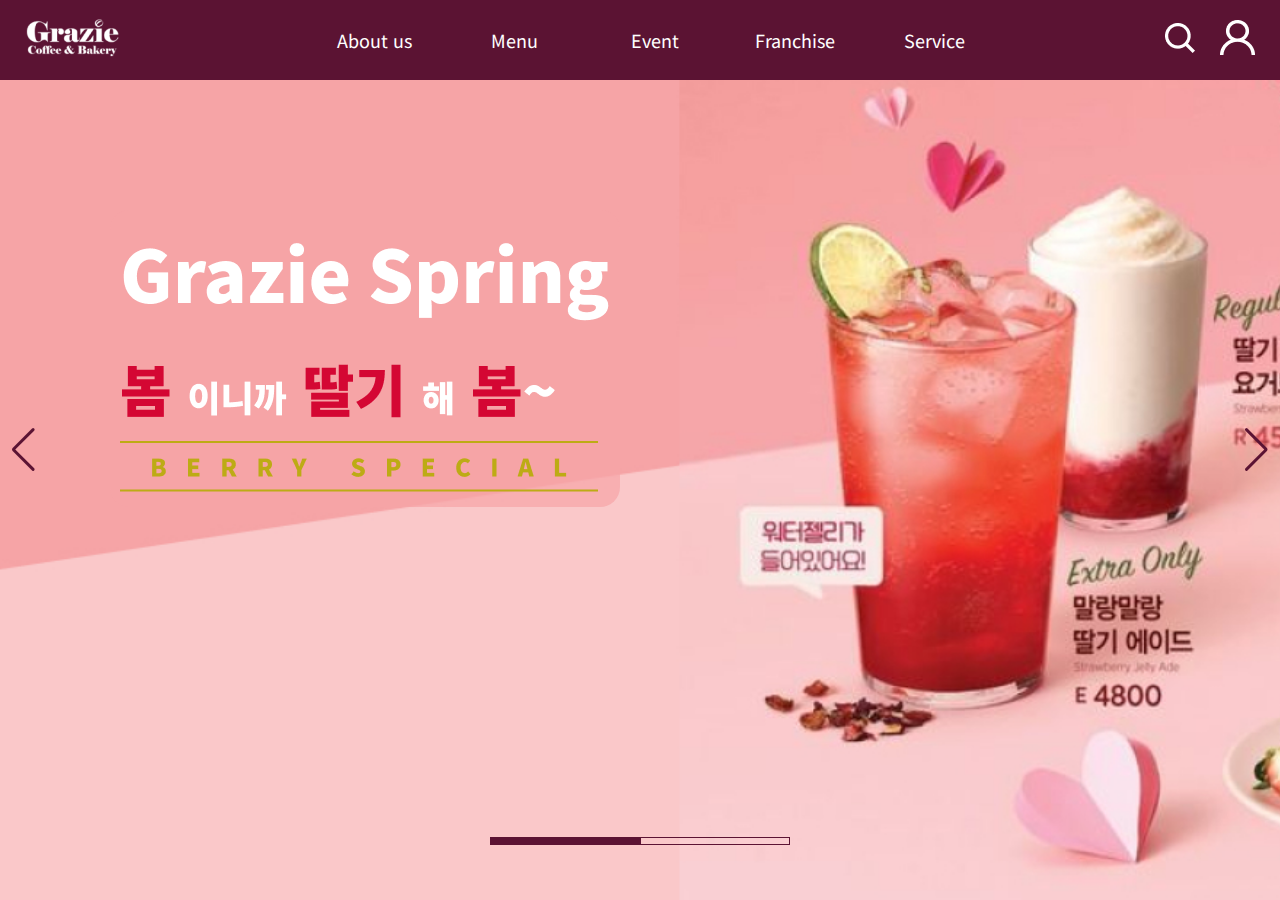
==== index.html @ cc4d96a6 "Add files via upload" ====
<!DOCTYPE html>
<html lang="ko">
<head>
  <meta charset="UTF-8">
  <meta http-equiv="X-UA-Compatible" content="IE=edge">
  <meta name="viewport" content="width=device-width, initial-scale=1.0">
  <title>Grazie</title>
  <link rel="stylesheet" href="https://unpkg.com/swiper@8/swiper-bundle.min.css" />
  <link href="https://fonts.googleapis.com/css2?family=Noto+Sans+KR:wght@400;500;700&display=swap" rel="stylesheet">
  <link rel="stylesheet" href="css/default.css">
  <link rel="stylesheet" href="css/pc.css" media="screen and (min-width: 768px)">
  <link rel="stylesheet" href="css/mobile.css" media="screen and (max-width: 767px)">
  <script src="https://ajax.googleapis.com/ajax/libs/jquery/3.5.1/jquery.min.js"></script>
  <script src="https://unpkg.com/swiper@8/swiper-bundle.min.js"></script>
  <script src="js/main.js"></script>
  <!-- 오픈그래프 seo, sns 최적화 -->
  <meta property="og:image" content="./title.jpg">
  <meta property="og:title" content="Grazie 리뉴얼 브랜딩사이트">
  <meta property="og:description" content="UI/UX 설계 시안을 기반으로 한 브랜드 홈페이지를 제작.Grazie 브랜딩사이트를 리뉴얼 
  해보았습니다">
</head>
<body>
  <header id="main-header" class="container">
    <h1>
      <a href="./">
        <img src="./images/logo.png" alt="그라찌에 로고">
      </a>
    </h1>

    <nav id="gnb">
      <ul>
        <li><a href="#">About us</a></li>
        <li><a href="#">Menu</a></li>
        <li><a href="#">Event</a></li>
        <li><a href="#">Franchise</a></li>
        <li><a href="#">Service</a></li>
      </ul>
    </nav>
    
      <!-- 사이트맵 레이어 팝업창 -->
     
       
      <div class="sitemap-modal pc-only">
        <div class="blank"><img src="./images/blank.jpg">
        </div>
        <ul>
          <li>
            <ul>
              <li><a href="#">Grazie</a></li>
              <li><a href="#">Grazie Story</a></li>
              <li><a href="#">오시는 길</a></li>
            </ul>
          </li>
          <li>
            <ul>
              <li><a href="#">Coffee</a></li>
              <li><a href="#">Beverage</a></li>
              <li><a href="#">Bakery</a></li>
              <li><a href="#">Food</a></li>
            </ul>
          </li>
          <li>
            <ul>
              <li><a href="#">이벤트 소식</a></li>
              <li><a href="#">당첨자 현황</a></li>
            </ul>
          </li>
          <li>
            <ul>
              <li><a href="#">Concept</a></li>
              <li><a href="#">개설안내</a></li>
    
            </ul>
          </li>
          <li>
            <ul>
              <li><a href="#">Notice</a></li>
              <li><a href="#">FAQ</a></li>
              <li><a href="#">고객의 소리</a></li>
              <li><a href="#">제품 구매상담</a></li>
            </ul>
          </li>
        </ul>
        <div class="blank2">
        </div>
        <!-- <button id="sitemap-modal-close" class="mobile-only">
          <img src="images/carbon_close.svg" alt="사이트맵 닫기">
        </button> -->
      </div><!-- site map modal -->
      
    <div class="right-menu">
      <!-- PC용 메뉴 버튼 -->
      <div id="finder" class="pc-only">
        <a href="#"><img src="./images/finder.png" alt="검색"></a>
      </div>
      <div id="login">
        <a href="#"><img src="./images/login.png" alt="로그인"></a>
      </div><!-- 모바일용 토글 버튼 -->
      <button id="toggle_btn" class="mobile-only">
        <img src="images/toggle.png" alt="사이트맵 버튼">
      </button>
    </div>
    
  </header>

  <!-- 슬라이더 컨테이터 -->
  <div id="main-visual" class="swiper pc-only">
    <div class="swiper-wrapper">
      <!-- 슬라이더 콘텐츠 -->
      <div class="swiper-slide s1">
        <div class="title">
          <img src="./images/main-visual-text.png" alt="">
        </div>
      </div>
      <div class="swiper-slide s2">
        <div class="title2">
          <img src="images/main-visual_2-text.png" alt="">
        </div>
      </div>
    </div>

    <!-- 하단 버튼 -->
    <div class="swiper-pagination"></div>

    <!-- 이동 화살표 -->
    <div class="swiper-button-prev"></div>
    <div class="swiper-button-next"></div>
  </div><!-- swiper-->

  <!-- 슬라이더 컨테이터 -->
  <div id="main-visual" class="swiper mobile-only">
    <div class="swiper-wrapper">
      <!-- 슬라이더 콘텐츠 -->
      <div class="swiper-slide s1">
        <div class="title">
          <img src="./images/m-text01.png" alt="">
        </div>
      </div>
      <div class="swiper-slide s2">
        <div class="title2">
          <img src="./images/m-text02.png" alt="">
        </div>
      </div>
    </div>

    <!-- 하단 버튼 -->
    <div class="swiper-pagination"></div>

  <script src="js/swiper.js"></script>


</body>

</html>
---- css/default.css ----
/* default.css */

*{
    margin: 0;
    padding: 0;
    box-sizing: border-box;
}

ul {
    list-style-type: none;
  }
  
  a {
    text-decoration: none;
  }
  
  body {
    font-family: 'Noto Sans KR', sans-serif;
    color: #fff;
    background: #000;
  }
---- css/pc.css ----
/* pc.css */

body{
    background: #FFFFFF;
    font-size: 18px;
    /* height: 1400px; */
}
  
  /* 모바일 전용 콘텐츠 비표시 */
  .mobile-only {
    display: none;
  }
  
  .container {
    width: 1440px;
    margin: 0 auto;
    /* outline: 1px solid #ccc; */
  }

  #main-header {
    width: 100%;
    background: #5B1333;
    min-width: 1120px;
    position: fixed;
    height: 80px;
    display: flex;
    justify-content: space-between;
    align-items: center;
    z-index: 99;
  }

  #gnb > ul {
    display: flex;
  }

  #gnb > ul > li >a {
    color: #FFFFFF;
    width: 140px;
    line-height: 45px;
    display: inline-block;
    text-align: center;
  }
  #gnb > ul > li > a:hover{
    color: #BDAB15;
  }
  #gnb > ul > li > a:focus {
    width: 140px;
    height: 45px;
    color: #5B1333;
    text-align: center;
    background-color: #FFFFFF;
    box-sizing: border-box;
    box-shadow: 0px 4px 4px 3px rgba(60, 13, 34, 0.7);
    border-radius: 10px;
    transition: 0.5s;
    transition-timing-function: cubic-bezier(0.2,-2,0.8,2);
    transform-origin: center;
    transform: rotate(10deg);
  }

  .right-menu {
      display: flex;
      justify-content: center;
      align-items: center;
      /* outline:2px solid red; */
  }
#login {
    margin: 0px 25px;
}
    /* swiper slider */
.swiper {
    width: 100%;
    height: 100vh;
    /* background: #ccc; */
  }
  .swiper .swiper-slide.s1{
    background-image: url(../images/main-visual.jpg);
    background-size: cover;
    background-position: center;
  }
  
  .swiper .swiper-slide.s2{
    background-image: url(../images/main-visual_2.jpg);
    background-size: cover;
    background-position: center;
  }

  .swiper .swiper-slide .title {
      padding: 10px;
      position: absolute;
      left: 110px;
      top: 210px;
      background: rgba(246, 164, 166, 0.7);
      border-radius: 20px;
    }
    .swiper .swiper-slide .title2 {
    padding: 10px;
    position: absolute;
    left: 110px;
    top: 210px;
    background: rgba(244, 244, 242, 0.5);
    border-radius: 20px;
  }

  .swiper-button-prev,.swiper-button-next {
      color: #5B1333;
  }
    
    .swiper-pagination-bullet {
    border-radius: 0;
    border: 1px solid #5B1333;
    width: 150px;
    height: 8px;
    background-color: transparent;
    opacity: 1;
    margin: 0 !important;
  }
  
  .swiper-pagination-bullet-active {
    background: #5B1333;
    opacity: 1;
  }
  
  .swiper-pagination {
    bottom: 50px !important;
  }

  .sitemap-modal {
      display: none;
  }
  
  .sitemap-modal.on {
      width: 100%;
      height: 300px;
      z-index: 99;
      position: fixed;
      top: 80px;
      background: #F8F7F2;
      display:flex;
      justify-content: space-between;
    }
    
    .blank{
    z-index: 99;
    width: 144px;
    }

    .blank2 {
        display: block;
        width: 115px;
    }
    
    .sitemap-modal > ul {
        display:flex;
        width: 720px;
        padding-top: 20px;
    }
    
    .sitemap-modal > ul > li  a {
        color: #5B1333;
        /* outline: 1px solid red; */
        display: inline-block;
        padding-bottom: 10px;
        width: 140px;
    line-height: 45px;
    text-align: center;
  }

  .sitemap-modal > ul > li  a:hover {
    color: #BDAB15;
  }
---- css/mobile.css ----
/* mobile.css */
body {
    background: pink;
  }
  
  /* pc전용 콘텐츠 비표시 */
  .pc-only {
    display: none;
  }
  
  .container {
    width: 100%;
    display: flex;
}

#main-header {
      outline: 1px solid red;
    position: relative;
    width: 100%;
    height: 80px;
    display: flex;
    align-items: center;
    justify-content: center;
    background-color: #5B1333;
  }

  

  #gnb {
   display: none;
}

#gnb.on {
    position: absolute;
    background: #F8F7F2;
    width: 100%;
    top: 80px;
    padding: 20px 15px;
    display: block;
    z-index: 100;
    transition: 2s;
   
  }
 
#gnb ul {
    margin-top: 32px;
    margin-bottom: 16px;
}

#gnb a {
    color: #5B1333;
    padding-bottom: 26px;
    margin-left: 78px;
    display: inline-block;
    font-weight: 500;
    font-size: 18px;
  }

  #login {
      position: absolute;
      left: 20px;
      bottom: 20px;
    }
    
    #toggle_btn {
        position: absolute;
        right: 10px;
        display: inline-block;
        bottom: 20px;
        background-color: #5B1333;
        border: none;
        cursor: pointer;

    }
    
    header > h1 >a >img {
      display: inline-block;
      margin-top: 10px;

  }

  #gnb > ul > li > a:active {
    color:#BDAB15;
  }
  
  .swiper {
    width: 100%;
    height: calc(100vh - 80px);
    /* background: #ccc; */
  }
  .swiper .swiper-slide.s1{
    background-image: url(../images/m-title01.jpg);
    background-size: cover;
    background-position: center;
  }
  
  .swiper .swiper-slide.s2{
    background-image: url(../images/m-title02.jpg);
    background-size: cover;
    background-position: center;
  }

  .swiper .swiper-slide {
    display: flex;
    justify-content: center;
    align-items: center;
  }

  .swiper .swiper-slide .title {
    padding: 10px;
    position: absolute;
    bottom: 30px;
    border-radius: 20px;
  }
  .swiper .swiper-slide .title2 {
  padding: 10px;
  position: absolute;
  bottom: 20px;
  border-radius: 20px;
}

.swiper-pagination-bullet {
    border-radius: 0;
    border: 1px solid #5B1333;
    width: 150px;
    height: 8px;
    background-color: transparent;
    opacity: 1;
    margin: 0 !important;
  }
  
  .swiper-pagination-bullet-active {
    background: #5B1333;
    opacity: 1;
  }
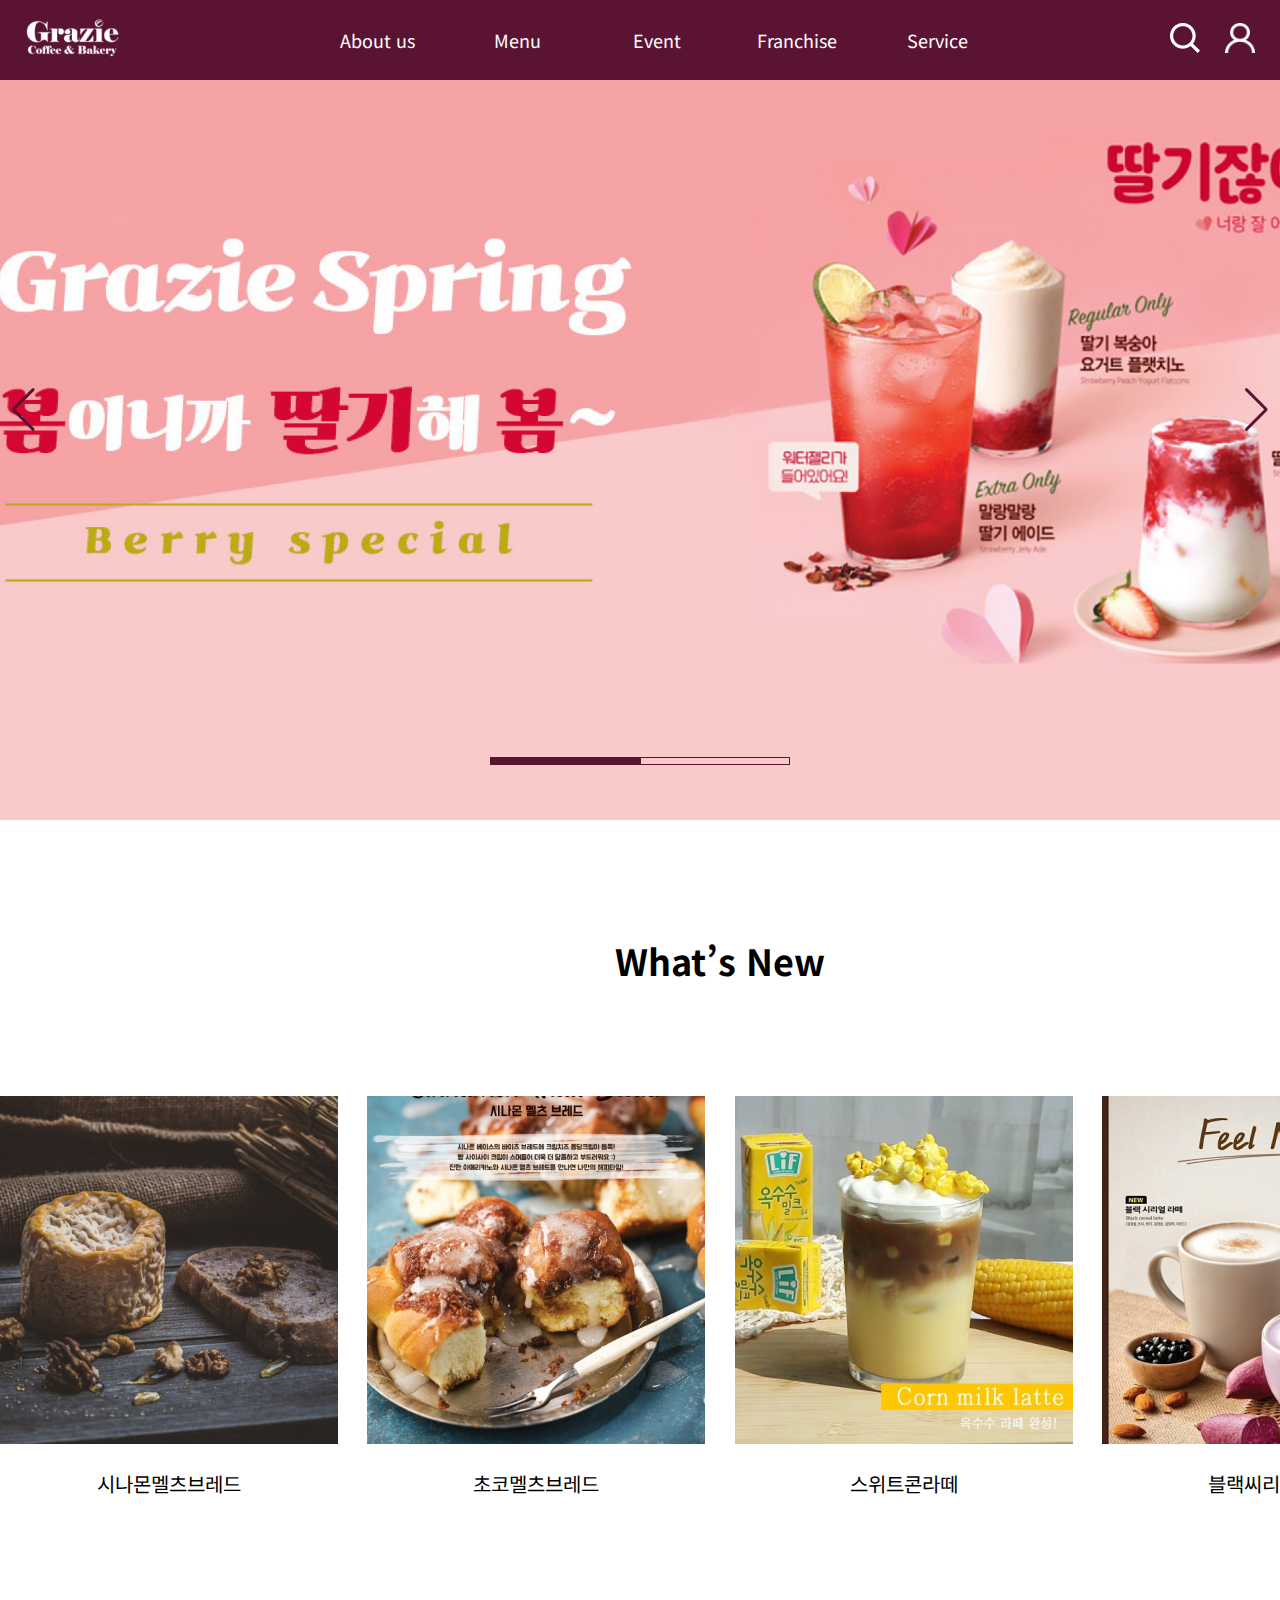
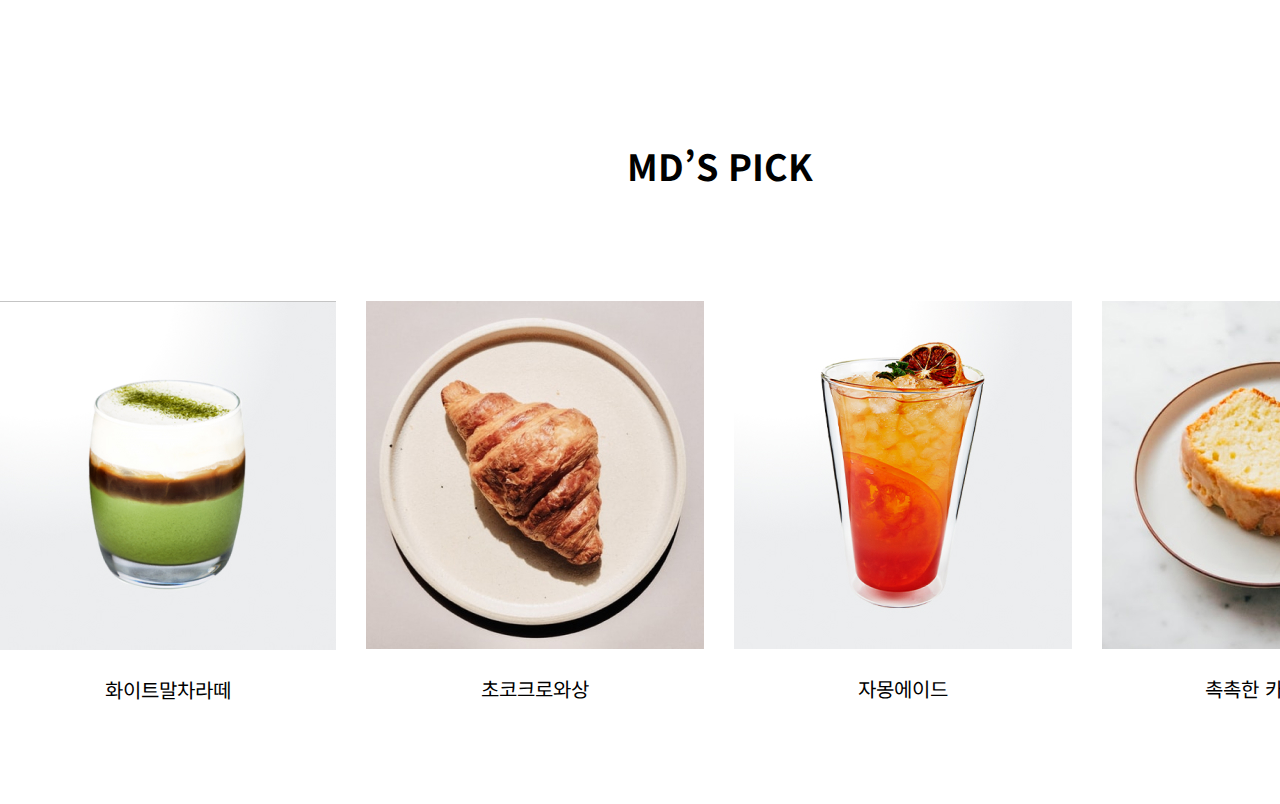
==== commit 8904e712: "Add files via upload" ====
--- a/index.html
+++ b/index.html
@@ -1,5 +1,6 @@
 <!DOCTYPE html>
 <html lang="ko">
+
 <head>
   <meta charset="UTF-8">
   <meta http-equiv="X-UA-Compatible" content="IE=edge">
@@ -19,14 +20,16 @@
   <meta property="og:description" content="UI/UX 설계 시안을 기반으로 한 브랜드 홈페이지를 제작.Grazie 브랜딩사이트를 리뉴얼 
   해보았습니다">
 </head>
+
 <body>
-  <header id="main-header" class="container">
+  <header id="main-header">
+    <div class="container">
     <h1>
       <a href="./">
         <img src="./images/logo.png" alt="그라찌에 로고">
       </a>
     </h1>
-
+    
     <nav id="gnb">
       <ul>
         <li><a href="#">About us</a></li>
@@ -37,57 +40,6 @@
       </ul>
     </nav>
     
-      <!-- 사이트맵 레이어 팝업창 -->
-     
-       
-      <div class="sitemap-modal pc-only">
-        <div class="blank"><img src="./images/blank.jpg">
-        </div>
-        <ul>
-          <li>
-            <ul>
-              <li><a href="#">Grazie</a></li>
-              <li><a href="#">Grazie Story</a></li>
-              <li><a href="#">오시는 길</a></li>
-            </ul>
-          </li>
-          <li>
-            <ul>
-              <li><a href="#">Coffee</a></li>
-              <li><a href="#">Beverage</a></li>
-              <li><a href="#">Bakery</a></li>
-              <li><a href="#">Food</a></li>
-            </ul>
-          </li>
-          <li>
-            <ul>
-              <li><a href="#">이벤트 소식</a></li>
-              <li><a href="#">당첨자 현황</a></li>
-            </ul>
-          </li>
-          <li>
-            <ul>
-              <li><a href="#">Concept</a></li>
-              <li><a href="#">개설안내</a></li>
-    
-            </ul>
-          </li>
-          <li>
-            <ul>
-              <li><a href="#">Notice</a></li>
-              <li><a href="#">FAQ</a></li>
-              <li><a href="#">고객의 소리</a></li>
-              <li><a href="#">제품 구매상담</a></li>
-            </ul>
-          </li>
-        </ul>
-        <div class="blank2">
-        </div>
-        <!-- <button id="sitemap-modal-close" class="mobile-only">
-          <img src="images/carbon_close.svg" alt="사이트맵 닫기">
-        </button> -->
-      </div><!-- site map modal -->
-      
     <div class="right-menu">
       <!-- PC용 메뉴 버튼 -->
       <div id="finder" class="pc-only">
@@ -100,55 +52,167 @@
         <img src="images/toggle.png" alt="사이트맵 버튼">
       </button>
     </div>
+    </div>
+    
+    
     
   </header>
+  <!-- 사이트맵 레이어 팝업창 -->
+  <div class="sitemap-modal pc-only">
+    <div class="blank"><img src="./images/blank.jpg">
+    </div>
+    <ul>
+      <li>
+        <ul>
+          <li><a href="#">Grazie</a></li>
+          <li><a href="#">Grazie Story</a></li>
+          <li><a href="#">오시는 길</a></li>
+        </ul>
+      </li>
+      <li>
+        <ul>
+          <li><a href="#">Coffee</a></li>
+          <li><a href="#">Beverage</a></li>
+          <li><a href="#">Bakery</a></li>
+          <li><a href="#">Food</a></li>
+        </ul>
+      </li>
+      <li>
+        <ul>
+          <li><a href="#">이벤트 소식</a></li>
+          <li><a href="#">당첨자 현황</a></li>
+        </ul>
+      </li>
+      <li>
+        <ul>
+          <li><a href="#">Concept</a></li>
+          <li><a href="#">개설안내</a></li>
+          
+        </ul>
+      </li>
+      <li>
+        <ul>
+          <li><a href="#">Notice</a></li>
+          <li><a href="#">FAQ</a></li>
+          <li><a href="#">고객의 소리</a></li>
+          <li><a href="#">제품 구매상담</a></li>
+        </ul>
+      </li>
+    </ul>
+    <div class="blank2">
+    </div>
+    
+  </div><!-- site map modal -->
 
   <!-- 슬라이더 컨테이터 -->
-  <div id="main-visual" class="swiper pc-only">
+  <div id="main-visual" class="swiper">
     <div class="swiper-wrapper">
       <!-- 슬라이더 콘텐츠 -->
       <div class="swiper-slide s1">
         <div class="title">
-          <img src="./images/main-visual-text.png" alt="">
+          <!-- <img src="./images/main-visual-text.png" class="pc-only" alt=""> -->
+          <img src="./images/m-text01.png" class="mobile-only" alt="">
         </div>
       </div>
       <div class="swiper-slide s2">
         <div class="title2">
-          <img src="images/main-visual_2-text.png" alt="">
+          <img src="images/main-visual_2-text.png" class="pc-only" alt="">
+          <img src="./images/m-text02.png" class="mobile-only" alt="">
         </div>
       </div>
     </div>
-
+    
     <!-- 하단 버튼 -->
     <div class="swiper-pagination"></div>
-
+    
     <!-- 이동 화살표 -->
-    <div class="swiper-button-prev"></div>
-    <div class="swiper-button-next"></div>
+    <div class="swiper-button-prev pc-only"></div>
+    <div class="swiper-button-next pc-only"></div>
   </div><!-- swiper-->
 
-  <!-- 슬라이더 컨테이터 -->
-  <div id="main-visual" class="swiper mobile-only">
-    <div class="swiper-wrapper">
-      <!-- 슬라이더 콘텐츠 -->
-      <div class="swiper-slide s1">
-        <div class="title">
-          <img src="./images/m-text01.png" alt="">
-        </div>
-      </div>
-      <div class="swiper-slide s2">
-        <div class="title2">
-          <img src="./images/m-text02.png" alt="">
-        </div>
-      </div>
-    </div>
-
-    <!-- 하단 버튼 -->
-    <div class="swiper-pagination"></div>
-
-  <script src="js/swiper.js"></script>
-
-
-</body>
+    <!-- 콘텐츠 부분 -->
+   
+    
+    <main>
+      <section id="contants" class="pc-only">
+        <div id="contants1">
+          <h2>What’s New</h2>
+          <ul id="what-new">
+            <li><a href="#">
+                <img src="./img/content1.jpg" alt="new1">
+                <p>시나몬멜츠브레드</p>
+              </a></li>
+            <li><a href="#">
+                <img src="./img/content2.jpg" alt="new2">
+                <p>초코멜츠브레드</p>
+              </a></li>
+            <li><a href="#">
+                <img src="./img/content3.jpg" alt="new3">
+                <p>스위트콘라떼</p>
+              </a></li>
+            <li><a href="#">
+                <img src="./img/content4.png" alt="new4">
+                <p>블랙씨리얼라떼</p>
+              </a></li>
+          </ul>
+        </div>
+      </section>
+      <section id="contants" class="pc-only">
+        <div id="contants2">
+          <h2>MD’S PICK </h2>
+          <ul id="pick">
+            <li><a href="#">
+                <img src="./img/content5.jpg" alt="pick1">
+                <p>화이트말차라떼</p>
+              </a></li>
+            <li><a href="#">
+                <img src="./img/content6.jpg" alt="pick2">
+                <p>초코크로와상</p>
+              </a></li>
+            <li><a href="#">
+                <img src="./img/content7.jpg" alt="pick3">
+                <p>자몽에이드</p>
+              </a></li>
+            <li><a href="#">
+                <img src="./img/content8.jpg" alt="pick4">
+                <p>촉촉한 카스테라</p>
+              </a></li>
+          </ul>
+        </div>
+      </section>
+    
+      <section id="mobile-content" class="mobile-only">
+        <h2>What’s New</h2>
+        <div class="gallery1">
+          <img class="on" src="./img/content1.jpg" alt="1">
+          <img src="./img/content2.jpg" alt="2">
+          <img src="./img/content3.jpg" alt="3">
+          <img src="./img/content4.png" alt="4">
+        </div>
+        <div class="btn-group1">
+          <button class="prev">&lt;</button>
+          <button class="next">&gt;</button>
+        </div>
+      </section>
+      <section id="mobile-content" class="mobile-only">
+        <h2>MD's PICk</h2>
+        <div class="gallery2">
+          <img class="on" src="./img/content5.jpg" alt="1">
+          <img src="./img/content6.jpg" alt="2">
+          <img src="./img/content7.jpg" alt="3">
+          <img src="./img/content8.jpg" alt="4">
+        </div>
+        <div class="btn-group2">
+          <button class="prev">&lt;</button>
+          <button class="next">&gt;</button>
+        </div>
+      </section>
+    
+    </main> <!--여기까지 콘텐츠 부분 -->
+
+    <script src="js/swiper.js"></script>
+    
+    
+  </body>
 
 </html>--- a/css/default.css
+++ b/css/default.css
@@ -16,6 +16,5 @@
   
   body {
     font-family: 'Noto Sans KR', sans-serif;
-    color: #fff;
     background: #000;
   }--- a/css/pc.css
+++ b/css/pc.css
@@ -3,9 +3,13 @@
 body{
     background: #FFFFFF;
     font-size: 18px;
-    /* height: 1400px; */
-}
-  
+  }
+
+  #login img{
+    width: 30px;
+    height: 30px;
+  }
+   
   /* 모바일 전용 콘텐츠 비표시 */
   .mobile-only {
     display: none;
@@ -14,6 +18,9 @@
   .container {
     width: 1440px;
     margin: 0 auto;
+    display: flex;
+    align-items: center;
+    justify-content: space-between;
     /* outline: 1px solid #ccc; */
   }
 
@@ -70,7 +77,7 @@
     /* swiper slider */
 .swiper {
     width: 100%;
-    height: 100vh;
+    height: calc(100vh - 80px);
     /* background: #ccc; */
   }
   .swiper .swiper-slide.s1{
@@ -170,5 +177,48 @@
     color: #BDAB15;
   }
 
-
+/* 컨텐츠 부분 */
+
+#contants{
+  width: 1440px;
+  margin: 0 auto;
+  text-align: center;
+}
+#contants1> h2{
+  font-size: 36px;
+  margin-top: 114px;
+  margin-bottom: 110px;
+}
+#contants1 ul{
+  display: flex;
+  justify-content: space-between;
+}
+#what-new a{
+  color: #000;
+}
+#what-new p{
+  font-size: 20px;
+  margin-top: 20px;
+}
+#contants2{
+  margin-bottom: 100px;
+}
+#contants2> h2{
+  font-size: 36px;
+  margin-top: 241px;
+  margin-bottom: 110px;
+}
+#contants2 ul{
+  display: flex;
+  justify-content: space-between;
+}
+#pick a{
+  color: #000;
+}
+#pick p{
+  font-size: 20px;
+  margin-top: 20px;
+}
+
+/* 여기까지 컨텐츠 */
   --- a/css/mobile.css
+++ b/css/mobile.css
@@ -1,30 +1,29 @@
 /* mobile.css */
 body {
-    background: pink;
-  }
+    background: #fff;
+  }
+
+  
   
   /* pc전용 콘텐츠 비표시 */
   .pc-only {
     display: none;
   }
+
+  #login img{
+    width: 30px;
+    height: 30px;
+  }
   
   .container {
     width: 100%;
-    display: flex;
-}
-
-#main-header {
-      outline: 1px solid red;
-    position: relative;
-    width: 100%;
+    display: flex;position: relative;
     height: 80px;
     display: flex;
     align-items: center;
     justify-content: center;
     background-color: #5B1333;
-  }
-
-  
+}
 
   #gnb {
    display: none;
@@ -103,19 +102,19 @@
   .swiper .swiper-slide {
     display: flex;
     justify-content: center;
-    align-items: center;
+    
   }
 
   .swiper .swiper-slide .title {
     padding: 10px;
     position: absolute;
-    bottom: 30px;
+    top: 100px;
     border-radius: 20px;
   }
   .swiper .swiper-slide .title2 {
   padding: 10px;
   position: absolute;
-  bottom: 20px;
+  top: 100px;
   border-radius: 20px;
 }
 
@@ -135,6 +134,81 @@
   }
 
 
-  
+  /* 컨텐츠 부분 */
+
+  #mobile-content {
+    width: 100%;
+    height: 500px;
+    position: relative;
+    margin: 0 auto;
+}
+
+.gallery1, .gallery2 {
+    display: flex;
+    justify-content: center;
+}
+
+#mobile-content h2 {
+    font-size: 24px;
+    font-weight: 700;
+    text-align: center;
+    margin-top: 45px;
+    margin-bottom: 70px;
+}
+
+.gallery1 img {
+    width: 250px;
+    height: 250px;
+    position: absolute;
+    opacity: 0;
+    transition: all 0.7s;
+    margin-bottom: 135px;
+    cursor: pointer;
+}
+.gallery2 img {
+    width: 250px;
+    height: 250px;
+    position: absolute;
+    opacity: 0;
+    transition: all 0.7s;
+    margin-bottom: 135px;
+    cursor: pointer;
+}
+
+.gallery1 img.on {
+    opacity: 1;
+}
+.gallery2 img.on {
+    opacity: 1;
+}
+
+.btn-group1,
+.btn-group2 {
+    cursor: pointer;
+    padding: 16px;
+}
+.btn-group1 button,
+.btn-group2 button{
+    background-color: transparent;
+}
+
+.prev, .next {
+    border: 0;
+    font-size: 35px;
+    padding: 15px;
+    cursor: pointer;
+}
+.prev {
+    position: absolute;
+    top: 40%;
+    left: 0;
+}
+.next {
+    position: absolute;
+    top: 40%;
+    right: 0;
+}
+
+/* 여기까지 컨텐츠 */
 
   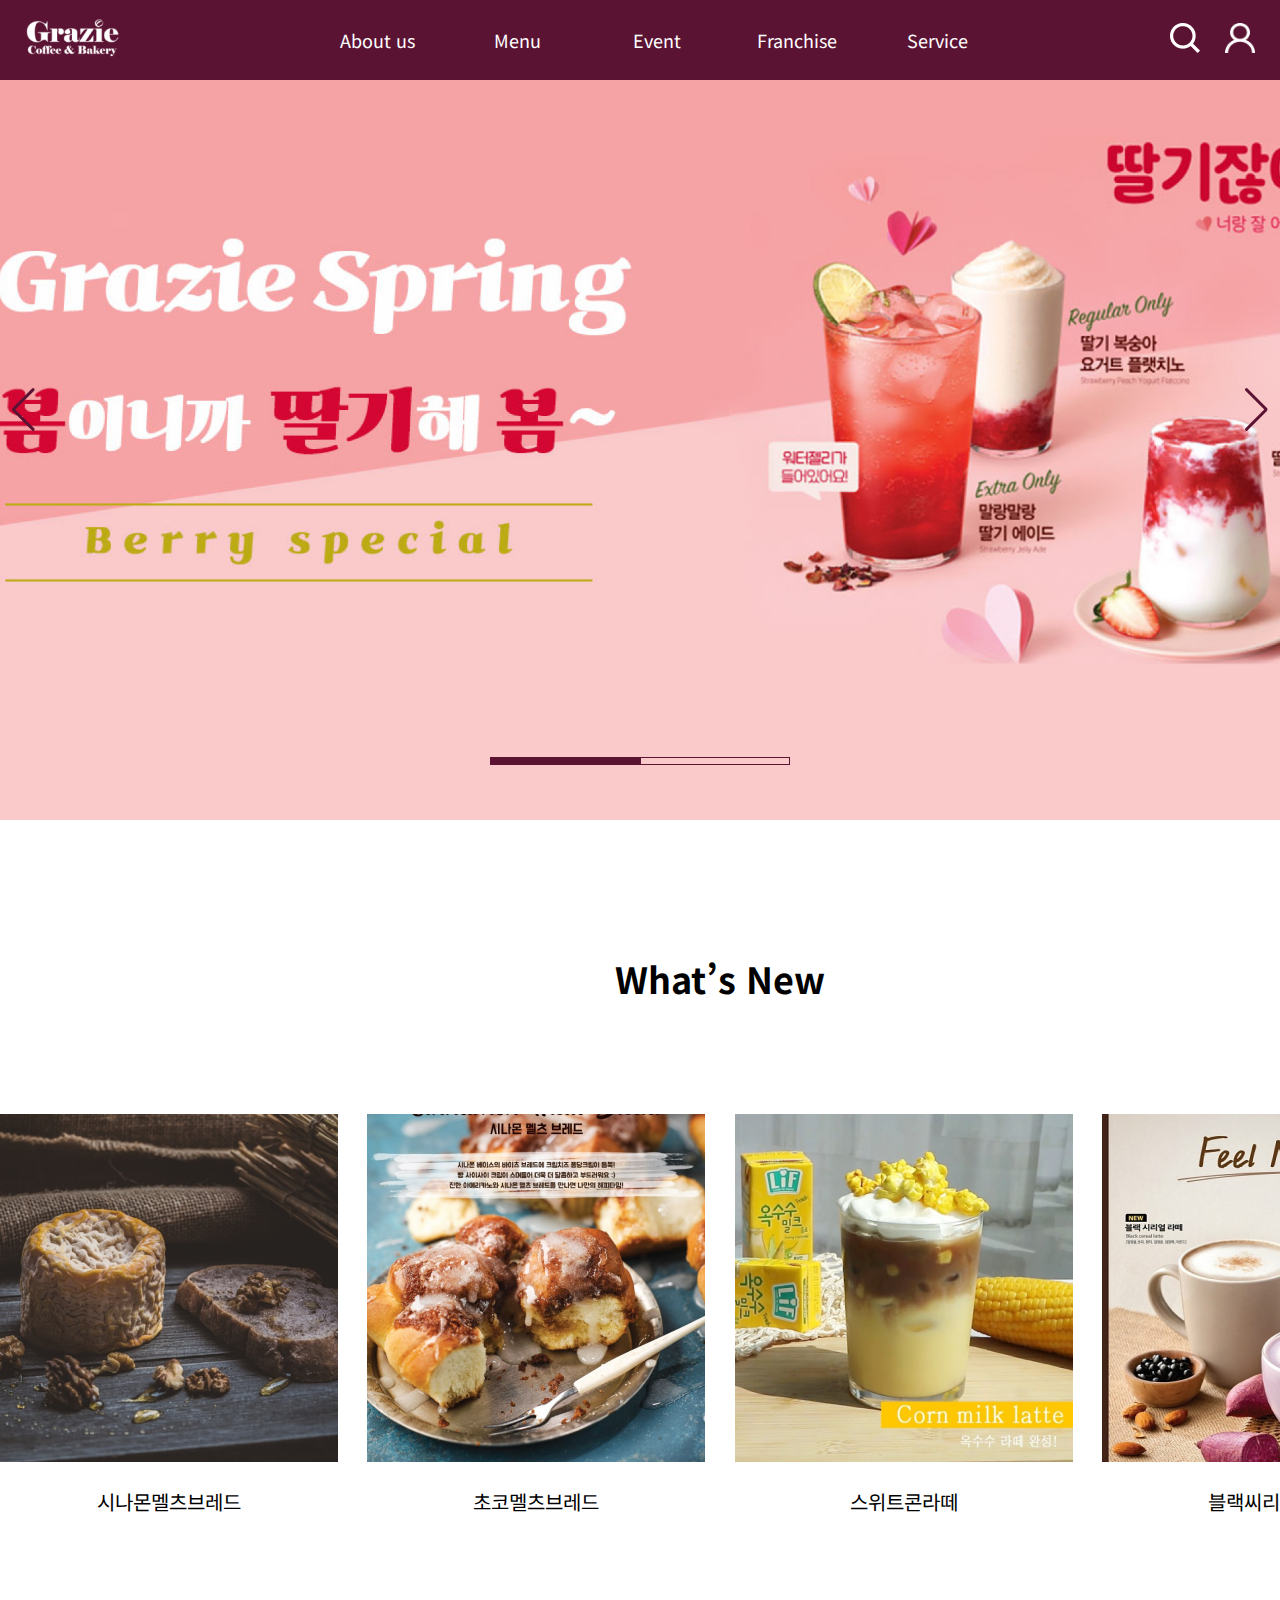
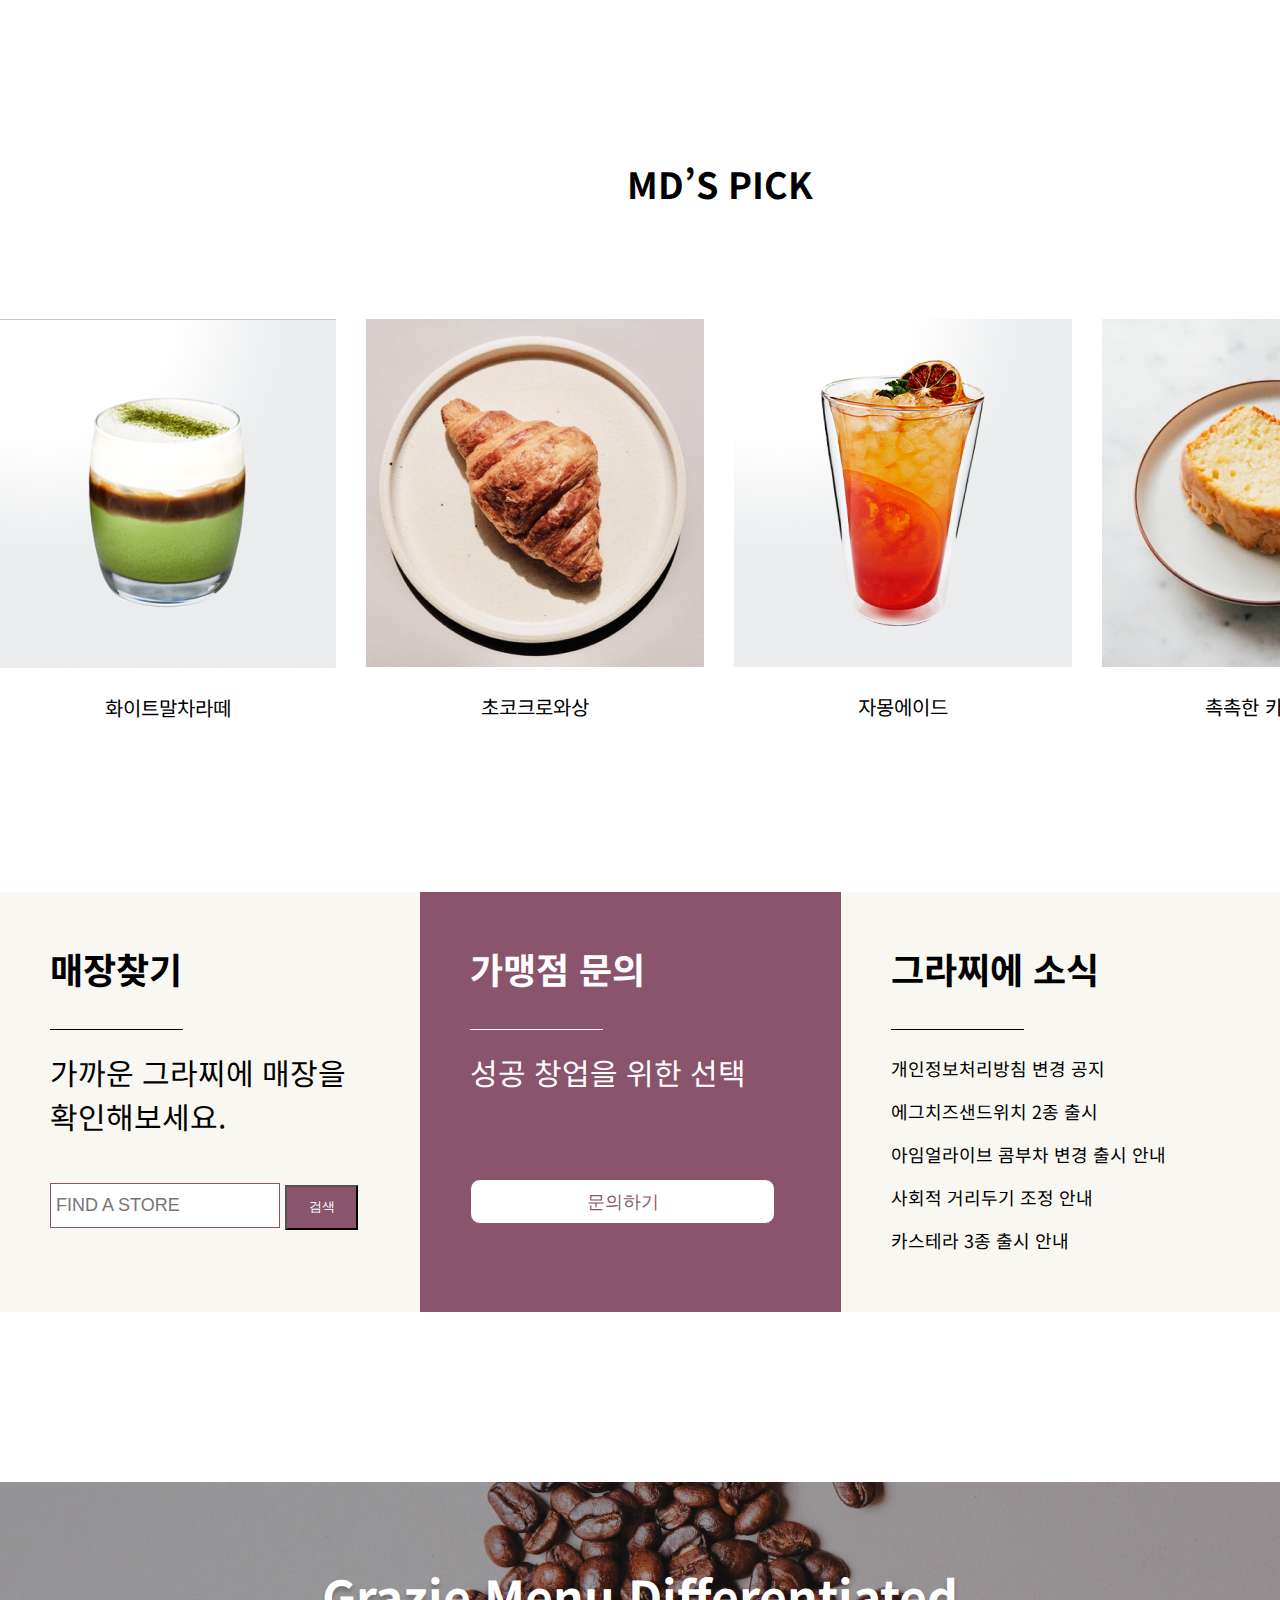
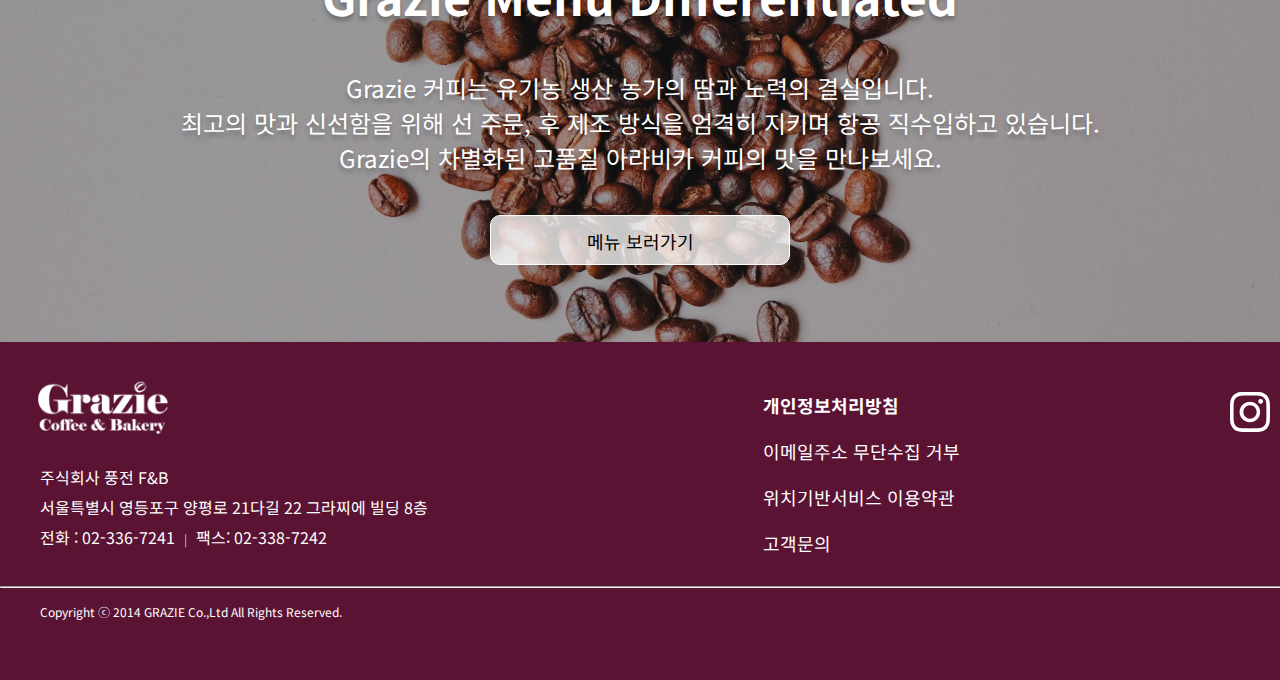
==== commit d5184c42: "Add files via upload" ====
--- a/index.html
+++ b/index.html
@@ -6,6 +6,7 @@
   <meta http-equiv="X-UA-Compatible" content="IE=edge">
   <meta name="viewport" content="width=device-width, initial-scale=1.0">
   <title>Grazie</title>
+  <link rel="shortcut icon" href="favicon.ico"/>
   <link rel="stylesheet" href="https://unpkg.com/swiper@8/swiper-bundle.min.css" />
   <link href="https://fonts.googleapis.com/css2?family=Noto+Sans+KR:wght@400;500;700&display=swap" rel="stylesheet">
   <link rel="stylesheet" href="css/default.css">
@@ -22,41 +23,9 @@
 </head>
 
 <body>
-  <header id="main-header">
-    <div class="container">
-    <h1>
-      <a href="./">
-        <img src="./images/logo.png" alt="그라찌에 로고">
-      </a>
-    </h1>
-    
-    <nav id="gnb">
-      <ul>
-        <li><a href="#">About us</a></li>
-        <li><a href="#">Menu</a></li>
-        <li><a href="#">Event</a></li>
-        <li><a href="#">Franchise</a></li>
-        <li><a href="#">Service</a></li>
-      </ul>
-    </nav>
-    
-    <div class="right-menu">
-      <!-- PC용 메뉴 버튼 -->
-      <div id="finder" class="pc-only">
-        <a href="#"><img src="./images/finder.png" alt="검색"></a>
-      </div>
-      <div id="login">
-        <a href="#"><img src="./images/login.png" alt="로그인"></a>
-      </div><!-- 모바일용 토글 버튼 -->
-      <button id="toggle_btn" class="mobile-only">
-        <img src="images/toggle.png" alt="사이트맵 버튼">
-      </button>
-    </div>
-    </div>
-    
-    
-    
-  </header>
+  <div class="header-component">
+    <script src="./js/header.js"></script>
+  </div>
   <!-- 사이트맵 레이어 팝업창 -->
   <div class="sitemap-modal pc-only">
     <div class="blank"><img src="./images/blank.jpg">
@@ -64,14 +33,14 @@
     <ul>
       <li>
         <ul>
-          <li><a href="#">Grazie</a></li>
+          <li><a href="./about.html">Grazie</a></li>
           <li><a href="#">Grazie Story</a></li>
           <li><a href="#">오시는 길</a></li>
         </ul>
       </li>
       <li>
         <ul>
-          <li><a href="#">Coffee</a></li>
+          <li><a href="./menu.html">Coffee</a></li>
           <li><a href="#">Beverage</a></li>
           <li><a href="#">Bakery</a></li>
           <li><a href="#">Food</a></li>
@@ -79,7 +48,7 @@
       </li>
       <li>
         <ul>
-          <li><a href="#">이벤트 소식</a></li>
+          <li><a href="./sub-03.html">이벤트 소식</a></li>
           <li><a href="#">당첨자 현황</a></li>
         </ul>
       </li>
@@ -87,7 +56,7 @@
         <ul>
           <li><a href="#">Concept</a></li>
           <li><a href="#">개설안내</a></li>
-          
+
         </ul>
       </li>
       <li>
@@ -101,7 +70,7 @@
     </ul>
     <div class="blank2">
     </div>
-    
+
   </div><!-- site map modal -->
 
   <!-- 슬라이더 컨테이터 -->
@@ -121,98 +90,153 @@
         </div>
       </div>
     </div>
-    
+
     <!-- 하단 버튼 -->
     <div class="swiper-pagination"></div>
-    
+
     <!-- 이동 화살표 -->
     <div class="swiper-button-prev pc-only"></div>
     <div class="swiper-button-next pc-only"></div>
   </div><!-- swiper-->
 
-    <!-- 콘텐츠 부분 -->
-   
-    
-    <main>
-      <section id="contants" class="pc-only">
-        <div id="contants1">
-          <h2>What’s New</h2>
-          <ul id="what-new">
-            <li><a href="#">
-                <img src="./img/content1.jpg" alt="new1">
-                <p>시나몬멜츠브레드</p>
-              </a></li>
-            <li><a href="#">
-                <img src="./img/content2.jpg" alt="new2">
-                <p>초코멜츠브레드</p>
-              </a></li>
-            <li><a href="#">
-                <img src="./img/content3.jpg" alt="new3">
-                <p>스위트콘라떼</p>
-              </a></li>
-            <li><a href="#">
-                <img src="./img/content4.png" alt="new4">
-                <p>블랙씨리얼라떼</p>
-              </a></li>
+  <!-- 콘텐츠 부분 -->
+
+
+  <main>
+    <section id="contants" class="pc-only">
+      <div id="contants1">
+        <h2>What’s New</h2>
+        <ul id="what-new">
+          <li><a href="#">
+              <img src="./images/content1.jpg" alt="new1">
+              <p>시나몬멜츠브레드</p>
+            </a></li>
+          <li><a href="#">
+              <img src="./images/content2.jpg" alt="new2">
+              <p>초코멜츠브레드</p>
+            </a></li>
+          <li><a href="#">
+              <img src="./images/content3.jpg" alt="new3">
+              <p>스위트콘라떼</p>
+            </a></li>
+          <li><a href="#">
+              <img src="./images/content4.png" alt="new4">
+              <p>블랙씨리얼라떼</p>
+            </a></li>
+        </ul>
+      </div>
+    </section>
+    <section id="contants" class="pc-only">
+      <div id="contants2">
+        <h2>MD’S PICK </h2>
+        <ul id="pick">
+          <li><a href="#">
+              <img src="./images/content5.jpg" alt="pick1">
+              <p>화이트말차라떼</p>
+            </a></li>
+          <li><a href="#">
+              <img src="./images/content6.jpg" alt="pick2">
+              <p>초코크로와상</p>
+            </a></li>
+          <li><a href="#">
+              <img src="./images/content7.jpg" alt="pick3">
+              <p>자몽에이드</p>
+            </a></li>
+          <li><a href="#">
+              <img src="./images/content8.jpg" alt="pick4">
+              <p>촉촉한 카스테라</p>
+            </a></li>
+        </ul>
+      </div>
+    </section>
+
+    <section id="mobile-content" class="mobile-only">
+      <h2>What’s New</h2>
+      <div class="gallery1">
+        <img class="on" src="./images/content1.jpg" alt="1">
+        <img src="./images/content2.jpg" alt="2">
+        <img src="./images/content3.jpg" alt="3">
+        <img src="./images/content4.png" alt="4">
+      </div>
+      <div class="btn-group1">
+        <button class="prev">&lt;</button>
+        <button class="next">&gt;</button>
+      </div>
+    </section>
+    <section id="mobile-content" class="mobile-only">
+      <h2>MD's PICk</h2>
+      <div class="gallery2">
+        <img class="on" src="./images/content5.jpg" alt="1">
+        <img src="./images/content6.jpg" alt="2">
+        <img src="./images/content7.jpg" alt="3">
+        <img src="./images/content8.jpg" alt="4">
+      </div>
+      <div class="btn-group2">
+        <button class="prev">&lt;</button>
+        <button class="next">&gt;</button>
+      </div>
+    </section>
+
+
+    <section id="content2">
+      <div class="store">
+        <h2>매장찾기</h2>
+        <img src="./images/Line 2.svg" alt="line">
+        <p>가까운 그라찌에 매장을 <br>확인해보세요.</p>
+        <form action="">
+          <label for="search">
+            <input type="search" id="search" placeholder=" FIND A STORE">
+            <input type="submit" value="검색" id="search-btn">
+          </label>
+        </form>
+      </div>
+      <div class="franchise">
+        <h2>가맹점 문의</h2>
+        <img src="./images/Line 1.svg" alt="line">
+        <p>성공 창업을 위한 선택</p>
+        <button class="ask-btn">문의하기</button>
+      </div>
+      <div class="notice">
+        <h2>그라찌에 소식</h2>
+        <img src="./images/Line 2.svg" alt="line">
+        <div class="notice-text">
+          <ul>
+            <li><a href="#">개인정보처리방침 변경 공지</a></li>
+            <li><a href="#">에그치즈샌드위치 2종 출시</a></li>
+            <li><a href="#">아임얼라이브 콤부차 변경 출시 안내</a></li>
+            <li><a href="#">사회적 거리두기 조정 안내</a></li>
+            <li><a href="#">카스테라 3종 출시 안내</a></li>
+          </ul>
+          <ul>
+            <li>2022.03.15</li>
+            <li>2022.03.15</li>
+            <li>2022.03.15</li>
+            <li>2022.03.15</li>
+            <li>2022.03.15</li>
           </ul>
         </div>
-      </section>
-      <section id="contants" class="pc-only">
-        <div id="contants2">
-          <h2>MD’S PICK </h2>
-          <ul id="pick">
-            <li><a href="#">
-                <img src="./img/content5.jpg" alt="pick1">
-                <p>화이트말차라떼</p>
-              </a></li>
-            <li><a href="#">
-                <img src="./img/content6.jpg" alt="pick2">
-                <p>초코크로와상</p>
-              </a></li>
-            <li><a href="#">
-                <img src="./img/content7.jpg" alt="pick3">
-                <p>자몽에이드</p>
-              </a></li>
-            <li><a href="#">
-                <img src="./img/content8.jpg" alt="pick4">
-                <p>촉촉한 카스테라</p>
-              </a></li>
-          </ul>
-        </div>
-      </section>
-    
-      <section id="mobile-content" class="mobile-only">
-        <h2>What’s New</h2>
-        <div class="gallery1">
-          <img class="on" src="./img/content1.jpg" alt="1">
-          <img src="./img/content2.jpg" alt="2">
-          <img src="./img/content3.jpg" alt="3">
-          <img src="./img/content4.png" alt="4">
-        </div>
-        <div class="btn-group1">
-          <button class="prev">&lt;</button>
-          <button class="next">&gt;</button>
-        </div>
-      </section>
-      <section id="mobile-content" class="mobile-only">
-        <h2>MD's PICk</h2>
-        <div class="gallery2">
-          <img class="on" src="./img/content5.jpg" alt="1">
-          <img src="./img/content6.jpg" alt="2">
-          <img src="./img/content7.jpg" alt="3">
-          <img src="./img/content8.jpg" alt="4">
-        </div>
-        <div class="btn-group2">
-          <button class="prev">&lt;</button>
-          <button class="next">&gt;</button>
-        </div>
-      </section>
-    
-    </main> <!--여기까지 콘텐츠 부분 -->
-
-    <script src="js/swiper.js"></script>
-    
-    
-  </body>
+      </div>
+    </section>
+
+    <section id="menu-about">
+      <h1>Grazie Menu Differentiated</h1>
+      <p>Grazie 커피는 유기농 생산 농가의 땀과 노력의 결실입니다. <br>
+        최고의 맛과 신선함을 위해 선 주문, 후 제조 방식을 엄격히 지키며 항공 직수입하고 있습니다. <br>
+        Grazie의 차별화된 고품질 아라비카 커피의 맛을 만나보세요. </p>
+      <a href="./menu.html" class="menu-about-btn">메뉴 보러가기</a>
+    </section>
+
+  </main>
+  <!--여기까지 콘텐츠 부분 -->
+
+
+
+  <div class="footer-component">
+    <script src="./js/footer.js"></script>
+  </div>
+  <script src="js/swiper.js"></script>
+
+
+</body>
 
 </html>--- a/css/default.css
+++ b/css/default.css
@@ -10,11 +10,11 @@
     list-style-type: none;
   }
   
-  a {
+a {
     text-decoration: none;
-  }
+}
   
-  body {
+body {
     font-family: 'Noto Sans KR', sans-serif;
-    background: #000;
-  }+    font-size: 18px;
+}--- a/css/pc.css
+++ b/css/pc.css
@@ -28,6 +28,8 @@
     width: 100%;
     background: #5B1333;
     min-width: 1120px;
+    top: 0;
+    left: 0;
     position: fixed;
     height: 80px;
     display: flex;
@@ -48,7 +50,17 @@
     text-align: center;
   }
   #gnb > ul > li > a:hover{
-    color: #BDAB15;
+    width: 140px;
+    height: 45px;
+    color: #5B1333;
+    text-align: center;
+    background-color: #FFFFFF;
+    box-sizing: border-box;
+    box-shadow: 0px 4px 4px 3px rgba(60, 13, 34, 0.7);
+    border-radius: 10px;
+    transition: 0.5s;
+    transition-timing-function: cubic-bezier(0.2,-2,0.8,2);
+    transform-origin: center;
   }
   #gnb > ul > li > a:focus {
     width: 140px;
@@ -62,8 +74,9 @@
     transition: 0.5s;
     transition-timing-function: cubic-bezier(0.2,-2,0.8,2);
     transform-origin: center;
-    transform: rotate(10deg);
-  }
+    /* transform: rotate(10deg); */
+  }
+
 
   .right-menu {
       display: flex;
@@ -149,33 +162,33 @@
     
     .blank{
     z-index: 99;
-    width: 144px;
+    width: 175px;
     }
 
-    .blank2 {
-        display: block;
-        width: 115px;
-    }
+.blank2 {
+  display: block;
+  width: 115px;
+}
     
-    .sitemap-modal > ul {
-        display:flex;
-        width: 720px;
-        padding-top: 20px;
-    }
+.sitemap-modal > ul {
+  display:flex;
+  width: 720px;
+  padding-top: 20px;
+}
     
-    .sitemap-modal > ul > li  a {
-        color: #5B1333;
-        /* outline: 1px solid red; */
-        display: inline-block;
-        padding-bottom: 10px;
-        width: 140px;
-    line-height: 45px;
-    text-align: center;
-  }
-
-  .sitemap-modal > ul > li  a:hover {
-    color: #BDAB15;
-  }
+.sitemap-modal > ul > li  a {
+  color: #5B1333;
+  /* outline: 1px solid red; */
+  display: inline-block;
+  padding-bottom: 10px;
+  width: 140px;
+  line-height: 45px;
+  text-align: center;
+}
+
+.sitemap-modal > ul > li  a:hover {
+  color: #BDAB15;
+}
 
 /* 컨텐츠 부분 */
 
@@ -186,7 +199,7 @@
 }
 #contants1> h2{
   font-size: 36px;
-  margin-top: 114px;
+  margin-top: 132px;
   margin-bottom: 110px;
 }
 #contants1 ul{
@@ -220,5 +233,348 @@
   margin-top: 20px;
 }
 
+
+
+#content2 {
+  width: 1440px;
+  margin: 0 auto;
+  display: flex;
+  margin-top: 170px;
+  margin-bottom: 170px;
+}
+
+#content2 h2 {
+  font-size: 36px;
+  font-weight: 700;
+  margin-bottom: 15px;
+}
+
+#content2 p {
+  font-size: 30px;
+  margin-top: 15px;
+  margin-bottom: 45px;
+}
+
+#content2 .store {
+  width: 421px;
+  height: 420px;
+  background: #F8F7F2;
+  padding: 50px;
+}
+
+#content2 .franchise {
+  width: 421px;
+  height: 420px;
+  background: #8A546C;
+  padding: 50px;
+  color: #fff;
+}
+
+#content2 .notice {
+  width: 600px;
+  height: 420px;
+  background: #F8F7F2;
+  padding: 50px;
+}
+
+#search {
+  width: 230px;
+  height: 45px;
+  font-size: 18px;
+  border:1px solid #8A546C;
+}
+
+#search-btn {
+  width: 73px;
+  height: 45px;
+  background: #8A546C;
+  color: #fff;
+  cursor: pointer;
+}
+
+.franchise .ask-btn {
+  width: 305px;
+  height: 45px;
+  font-size: 18px;
+  background: #fff;
+  border:1px solid #8A546C;
+  margin-top: 40px;
+  cursor: pointer;
+  color: #8A546C;
+  border-radius: 10px;
+}
+
+.notice-text > ul {
+  margin-top: 20px;
+}
+
+.notice-text > ul > li {
+  margin-bottom: 17px;
+  font-size: 18px;
+}
+
+.notice-text > ul > li > a  {
+  color: #000;
+  font-size: 18px;
+}
+
+.notice-text {
+  display: flex;
+  justify-content: space-between;
+}
+
+/* menu-about */
+#menu-about {
+  width: 100%;
+  height: 460px;
+  background-image: url(../images/menu-about.jpg);
+  background-position: center;
+  background-size: cover;
+  display: flex;
+  flex-direction: column;
+  justify-content: center;
+  align-items: center;
+  color: #fff;
+}
+
+#menu-about h1 {
+  font-size: 48px;
+  font-weight: 700;
+  text-shadow: 0px 4px 4px rgba(0, 0, 0, 0.25);
+}
+
+#menu-about p {
+  font-size: 24px;
+  text-align: center;
+  text-shadow: 0px 4px 4px rgba(0, 0, 0, 0.25);
+  margin-top: 40px;
+  margin-bottom: 40px;
+}
+
+#menu-about .menu-about-btn {
+  width: 300px;
+  height: 50px;
+  background: rgba(255, 255, 255, 0.77);
+  font-size: 18px;
+  text-align: center;
+  line-height: 50px;
+  border:1px solid #fff;
+  border-radius: 10px;
+  color: #000;
+  cursor: pointer;
+}
 /* 여기까지 컨텐츠 */
-  +
+
+
+
+
+/* footer */
+#main-footer {
+  width: 100%;
+  background: #5B1333;
+}
+
+.footer-info {
+  width: 1440px;
+  margin: 0 auto;
+  padding-top: 20px;
+  position: relative;
+}
+
+.footer-text {
+  margin-left: 40px;
+}
+
+.footer-text p {
+  font-size: 16px;
+  color: #fff;
+  margin-top: 10px;
+  margin-bottom: 32px;
+  line-height: 30px;
+}
+
+.footer-text > p > span {
+  font-size: 12px;
+  color: #ccc;
+  margin-left: 5px;
+  margin-right: 5px;
+}
+
+.footer-text2 {
+  position: absolute;
+  left: 763px;
+  top: 50px;
+}
+
+.footer-text2 > p {
+  margin-bottom: 20px;
+}
+
+.footer-text2 > p > a {
+  color: #fff;
+  font-size: 18px;
+}
+
+.sns-group {
+  position: absolute;
+  right: 20px;
+  top: 50px;
+}
+
+.sns-group a img {
+  margin-left: 30px;
+}
+
+.top-btn {
+  background: transparent;
+  position: absolute;
+  right: 20px;
+  bottom: 15px;
+  cursor: pointer;
+}
+
+.copy {
+  font-size: 12px;
+  color: #fff;
+  margin-left: 40px;
+  margin-top: 15px;
+  padding-bottom: 60px;
+}
+
+
+
+/*sub page03*/
+#main {
+  margin-top: 80px;
+}
+
+#top-img{
+  margin-top: 80px;
+  width: 100%;
+  height: 265px;
+  background-image: url(../images/event-img.jpg);
+  background-size: cover;
+  background-position: center;
+  display: flex;
+  justify-content: center;
+  align-items: center;
+  margin: 0 auto;
+}
+#top-img h2{
+  font-size: 48px;
+  font-weight: 700;
+  color: #fff;
+}
+#guide-bar{
+  display: flex;
+  justify-content: center;
+  margin-top: 143px;
+  
+}
+#guide-bar-01 button,
+#guide-bar-02 button{
+  background: #F8F7F2;
+  border: none;
+  padding: 15px 188px;
+  width: 720px;
+  height: 50px;
+  font-size: 18px;
+  box-shadow: 0px 4px 4px rgba(0, 0, 0, 0.25);
+
+}
+#guide-bar-01 button:focus,
+#guide-bar-02 button:focus{
+  background-color: #5B1333;
+  color: #fff;
+}
+#notice-event{
+  text-align: center;
+  margin: 0 auto;
+  padding-top: 114px;
+  display: none;
+}
+#notice-event.on{
+  display: block;
+}
+
+#notice-event h2{
+  margin-bottom:65px;
+}
+#division{
+  width: 100px;
+  height: 30px;
+}
+.search-text{
+  width: 580px;
+  height: 30px;
+  margin-left: 40px;
+}
+#notice-search{
+  width: 150px;
+  height: 30px;
+  margin-left: 40px;
+  color: #fff;
+  background-color: #5B1333;
+}
+.pad{
+  padding-bottom: 118px;
+  width: 1440px;
+  margin: 0 auto;
+}
+#notice{
+  width: 1202px;
+  height: 800px;
+  border-bottom: 1px solid #000;
+  margin: 0 auto;
+  border-collapse: collapse;
+}
+#notice-table{
+text-align: center;
+}
+table thead{
+  background-color: #8A546C;
+  color: #fff;
+  text-align: center;
+}
+table thead .notice-date{
+  padding-right: 50px;
+  text-align: center;
+}
+table th,td{
+  padding-bottom: 20px;
+  padding-top: 20px;
+}
+table th,td:first-child{
+  padding: 20px
+}
+.notice-num{
+  padding-left: 40px;
+}
+.notice-title{
+  text-align: center;
+  padding-left: 475px;
+  padding-right: 475px;
+}
+.page-num{
+  padding-top: 40px;
+  padding-bottom: 292px;
+
+}
+.page-num img{
+  position: relative;
+  top: 10px;
+  padding-left: 75px;
+  padding-right: 75px;
+}
+#win-now h2{
+  text-align: center;
+  margin-top: 150px;
+  margin-bottom: 850px;
+}
+#win-now{
+  display: none;
+}
+#win-now.on{
+  display: block;
+}--- a/css/mobile.css
+++ b/css/mobile.css
@@ -1,117 +1,123 @@
 /* mobile.css */
 body {
     background: #fff;
-  }
-
-  
-  
-  /* pc전용 콘텐츠 비표시 */
-  .pc-only {
+}
+
+  
+  
+/* pc전용 콘텐츠 비표시 */
+.pc-only {
     display: none;
-  }
-
-  #login img{
+}
+
+#login img{
     width: 30px;
     height: 30px;
-  }
-  
-  .container {
-    width: 100%;
-    display: flex;position: relative;
-    height: 80px;
-    display: flex;
-    align-items: center;
-    justify-content: center;
-    background-color: #5B1333;
-}
-
-  #gnb {
-   display: none;
+}
+  
+.container {
+  width: 100%;
+  display: flex;position: relative;
+  height: 80px;
+  display: flex;
+  align-items: center;
+  justify-content: center;
+  background-color: #5B1333;
+}
+
+.container > h1 {
+  margin-top: 10px;
+}
+
+#gnb {
+  display: none;
 }
 
 #gnb.on {
-    position: absolute;
-    background: #F8F7F2;
-    width: 100%;
-    top: 80px;
-    padding: 20px 15px;
-    display: block;
-    z-index: 100;
-    transition: 2s;
-   
-  }
+  position: absolute;
+  background: #F8F7F2;
+  width: 100%;
+  top: 80px;
+  padding: 20px 15px;
+  display: block;
+  z-index: 100;
+  transition: 2s; 
+}
  
 #gnb ul {
-    margin-top: 32px;
-    margin-bottom: 16px;
+  margin-top: 32px;
+  margin-bottom: 16px;
 }
 
 #gnb a {
-    color: #5B1333;
-    padding-bottom: 26px;
-    margin-left: 78px;
-    display: inline-block;
-    font-weight: 500;
-    font-size: 18px;
-  }
-
-  #login {
-      position: absolute;
-      left: 20px;
-      bottom: 20px;
-    }
+  color: #5B1333;
+  padding-bottom: 26px;
+  margin-left: 78px;
+  display: inline-block;
+  font-weight: 500;
+  font-size: 18px;
+}
+
+#login {
+  position: absolute;
+  left: 20px;
+  bottom: 20px;
+}
     
-    #toggle_btn {
-        position: absolute;
-        right: 10px;
-        display: inline-block;
-        bottom: 20px;
-        background-color: #5B1333;
-        border: none;
-        cursor: pointer;
-
-    }
+#toggle_btn {
+  position: absolute;
+  right: 10px;
+  display: inline-block;
+  bottom: 20px;
+  background-color: #5B1333;
+  border: none;
+  cursor: pointer;
+}
+
+#toggle_btn > img {
+  width: 30px;
+  height: 30px;
+}
     
-    header > h1 >a >img {
-      display: inline-block;
-      margin-top: 10px;
-
-  }
-
-  #gnb > ul > li > a:active {
-    color:#BDAB15;
-  }
-  
-  .swiper {
-    width: 100%;
-    height: calc(100vh - 80px);
-    /* background: #ccc; */
-  }
-  .swiper .swiper-slide.s1{
-    background-image: url(../images/m-title01.jpg);
-    background-size: cover;
-    background-position: center;
-  }
-  
-  .swiper .swiper-slide.s2{
-    background-image: url(../images/m-title02.jpg);
-    background-size: cover;
-    background-position: center;
-  }
-
-  .swiper .swiper-slide {
-    display: flex;
-    justify-content: center;
-    
-  }
-
-  .swiper .swiper-slide .title {
-    padding: 10px;
-    position: absolute;
-    top: 100px;
-    border-radius: 20px;
-  }
-  .swiper .swiper-slide .title2 {
+header > h1 >a >img {
+  display: inline-block;
+  margin-top: 10px;
+}
+
+#gnb > ul > li > a:active {
+  color:#BDAB15;
+}
+  
+.swiper {
+  width: 100%;
+  height: calc(100vh - 80px);
+}
+
+.swiper .swiper-slide.s1{
+  background-image: url(../images/m-title01.jpg);
+  background-size: cover;
+  background-position: center;
+}
+  
+.swiper .swiper-slide.s2{
+  background-image: url(../images/m-title02.jpg);
+  background-size: cover;
+  background-position: center;
+}
+
+.swiper .swiper-slide {
+  display: flex;
+  justify-content: center;
+}
+
+.swiper .swiper-slide .title {
+  padding: 10px;
+  position: absolute;
+  top: 30px;
+  border-radius: 20px;
+}
+
+.swiper .swiper-slide .title2 {
   padding: 10px;
   position: absolute;
   top: 100px;
@@ -119,41 +125,41 @@
 }
 
 .swiper-pagination-bullet {
-    border-radius: 0;
-    border: 1px solid #5B1333;
-    width: 150px;
-    height: 8px;
-    background-color: transparent;
-    opacity: 1;
-    margin: 0 !important;
-  }
-  
-  .swiper-pagination-bullet-active {
-    background: #5B1333;
-    opacity: 1;
-  }
-
-
-  /* 컨텐츠 부분 */
-
-  #mobile-content {
-    width: 100%;
-    height: 500px;
-    position: relative;
-    margin: 0 auto;
+  border-radius: 0;
+  border: 1px solid #5B1333;
+  width: 150px;
+  height: 8px;
+  background-color: transparent;
+  opacity: 1;
+  margin: 0 !important;
+}
+  
+.swiper-pagination-bullet-active {
+  background: #5B1333;
+  opacity: 1;
+}
+
+
+/* 컨텐츠 부분 */
+
+#mobile-content {
+  width: 100%;
+  height: 500px;
+  position: relative;
+  margin: 0 auto;
 }
 
 .gallery1, .gallery2 {
-    display: flex;
-    justify-content: center;
+  display: flex;
+  justify-content: center;
 }
 
 #mobile-content h2 {
-    font-size: 24px;
-    font-weight: 700;
-    text-align: center;
-    margin-top: 45px;
-    margin-bottom: 70px;
+  font-size: 30px;
+  font-weight: 700;
+  text-align: center;
+  margin-top: 45px;
+  margin-bottom: 70px;
 }
 
 .gallery1 img {
@@ -209,6 +215,304 @@
     right: 0;
 }
 
+
+
+#content2 {
+  width: 100%;
+  margin: 0 auto;
+  margin-bottom: 70px;
+  text-align: center;
+}
+
+#content2 h2 {
+  font-size: 30px;
+  font-weight: 700;
+  margin-bottom: 15px;
+  padding-top: 10px;
+}
+
+#content2 p {
+  font-size: 24px;
+  margin-top: 15px;
+  margin-bottom: 45px;
+}
+
+#content2 .store {
+  width: 100%;
+  height: 420px;
+  background: #F8F7F2;
+  padding: 50px;
+}
+
+#content2 .franchise {
+  width: 100%;
+  height: 420px;
+  background: #8A546C;
+  padding: 50px;
+  color: #fff;
+}
+
+#content2 .notice {
+  width: 100%;
+  height: 420px;
+  background: #F8F7F2;
+  padding: 50px;
+}
+
+#search {
+  width: 230px;
+  height: 45px;
+  font-size: 18px;
+  border:1px solid #8A546C;
+}
+
+#search-btn {
+  width: 73px;
+  height: 45px;
+  background: #8A546C;
+  color: #fff;
+  cursor: pointer;
+}
+
+.franchise .ask-btn {
+  width: 305px;
+  height: 45px;
+  font-size: 18px;
+  background: #fff;
+  border:1px solid #8A546C;
+  margin-top: 40px;
+  cursor: pointer;
+  color: #8A546C;
+  border-radius: 10px;
+}
+
+.notice-text > ul {
+  margin-top: 20px;
+}
+
+.notice-text > ul > li {
+  margin-bottom: 17px;
+  font-size: 18px;
+  text-align: left;
+}
+
+.notice-text > ul > li > a  {
+  color: #000;
+  font-size: 18px;
+}
+
+.notice-text {
+  display: flex;
+  justify-content: space-between;
+}
+
+/* menu-about */
+#menu-about {
+  width: 100%;
+  height: 660px;
+  background-image: url(../images/menu-about.jpg);
+  background-position: center;
+  background-size: cover;
+  display: flex;
+  flex-direction: column;
+  justify-content: center;
+  align-items: center;
+  color: #fff;
+}
+
+#menu-about h1 {
+  text-align: center;
+  font-size: 36px;
+  font-weight: 700;
+  text-shadow: 0px 4px 4px rgba(0, 0, 0, 0.25);
+}
+
+#menu-about p {
+  font-size: 18px;
+  text-align: center;
+  text-shadow: 0px 4px 4px rgba(0, 0, 0, 0.25);
+  margin-top: 40px;
+  margin-bottom: 40px;
+}
+
+#menu-about .menu-about-btn {
+  width: 300px;
+  height: 50px;
+  background: rgba(255, 255, 255, 0.77);
+  font-size: 16px;
+  text-align: center;
+  line-height: 50px;
+  border:1px solid #fff;
+  border-radius: 10px;
+  color: #000;
+  cursor: pointer;
+}
+
 /* 여기까지 컨텐츠 */
 
-  +
+/* footer */
+#main-footer {
+  width: 100%;
+  background: #5B1333;
+}
+
+.footer-info {
+  width: 100%;
+  margin: 0 auto;
+  padding-top: 60px;
+  text-align: center;
+  position: relative;
+}
+
+
+.footer-text p {
+  font-size: 16px;
+  color: #fff;
+  line-height: 30px;
+}
+
+.footer-text p:first-child {
+  margin-bottom: 15px;
+}
+
+.footer-text p:last-child {
+  margin-top: 15px;
+  margin-bottom: 20px;
+}
+
+
+.sns-group {
+  margin-top: 20px;
+  margin-bottom: 20px;
+}
+
+.sns-group a img {
+  margin-left: 15px;
+  margin-right: 15px;
+}
+
+.top-btn {
+  background: transparent;
+  position: absolute;
+  right: 20px;
+  bottom: 15px;
+  cursor: pointer;
+}
+
+.copy {
+  font-size: 12px;
+  color: #fff;
+  padding-bottom: 70px;
+}  
+
+
+
+/*sub--03*/
+#top-img{
+  width: 100%;
+  height: 200px;
+  background-image: url(../images/event-img.jpg);
+  background-size: cover;
+  background-position: center;
+  display: flex;
+  justify-content: center;
+  align-items: center;
+  margin: 0 auto;
+}
+#top-img h2{
+  font-size: 36px;
+  font-weight: 700;
+  color: #fff;
+}
+#guide-bar{
+  display: flex;
+  justify-content: center;
+  margin-top: 50px;
+  
+}
+#guide-bar-01 button,
+#guide-bar-02 button{
+  background: #F8F7F2;
+  border: none;
+  width: 200px;
+  height: 50px;
+  font-size: 18px;
+  box-shadow: 0px 4px 4px rgba(0, 0, 0, 0.25);
+
+}
+#guide-bar-01 button:focus,
+#guide-bar-02 button:focus{
+  background-color: #5B1333;
+  color: #fff;
+}
+#notice-event{
+  text-align: center;
+  padding-top: 114px;
+  display: none;
+}
+#notice-event.on{
+  display: block;
+}
+
+#notice-event h2{
+  margin-bottom:65px;
+}
+.pad{
+  display: none;
+}
+#notice{
+  border-collapse: collapse;
+  font-size: 14px;
+} 
+#notice-table{
+  width: 80%;
+  min-width: 350px;
+text-align: center;
+margin: 0 auto;
+}
+table thead{
+  background-color: #8A546C;
+  color: #fff;
+  text-align: center;
+  font-size: 1px;
+}
+table thead .notice-date{
+  text-align: center;
+}
+table th,td{
+  padding-bottom: 10px;
+  padding-top: 10px;
+}
+table th,td:first-child{
+  padding: 10px
+}
+.notice-num{
+  padding-left: 5px;
+}
+.notice-title{
+  text-align: center;
+}
+.page-num{
+  padding-top: 40px;
+  padding-bottom: 150px;
+
+}
+.page-num img{
+  position: relative;
+  top: 5px;
+  margin-left: 15px;
+  margin-right: 15px;
+  width: 20px;
+}
+#win-now h2{
+  text-align: center;
+  margin-top: 150px;
+  margin-bottom: 850px;
+}
+#win-now{
+  display: none;
+}
+#win-now.on{
+  display: block;
+}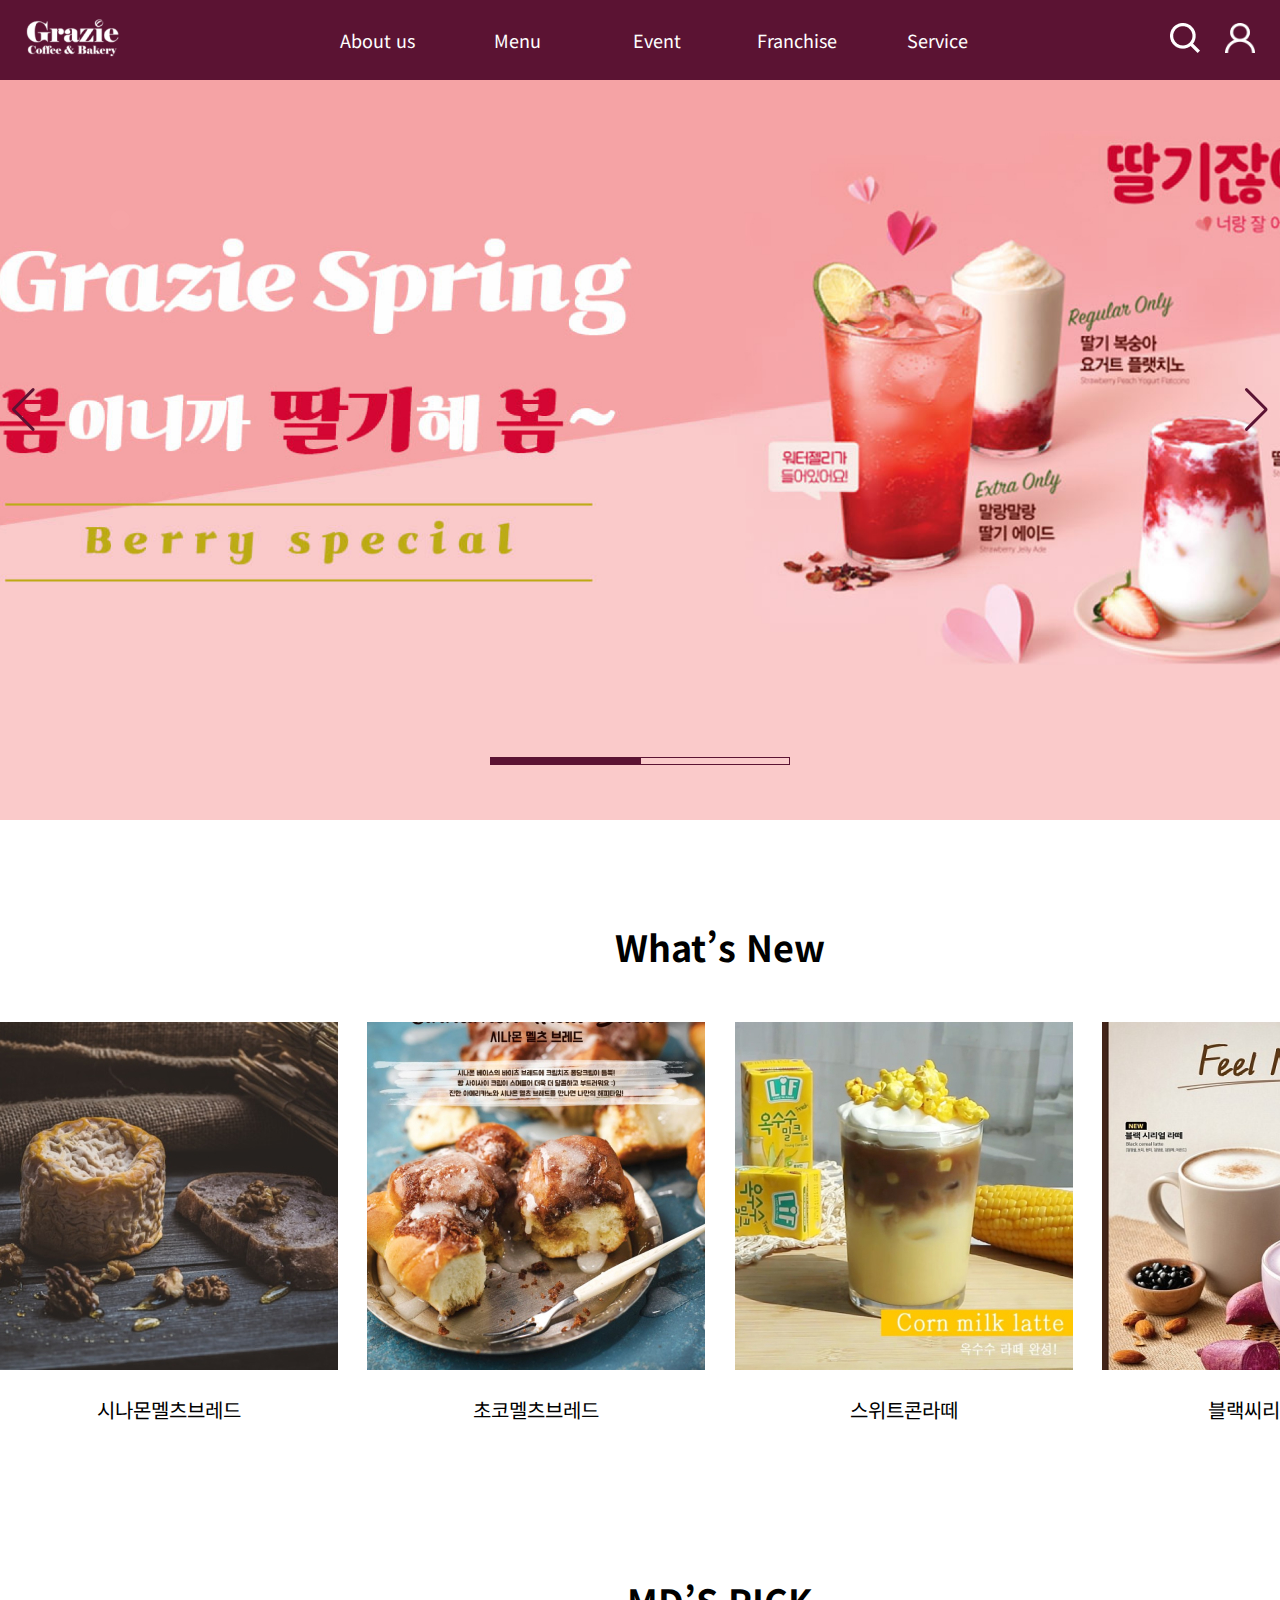
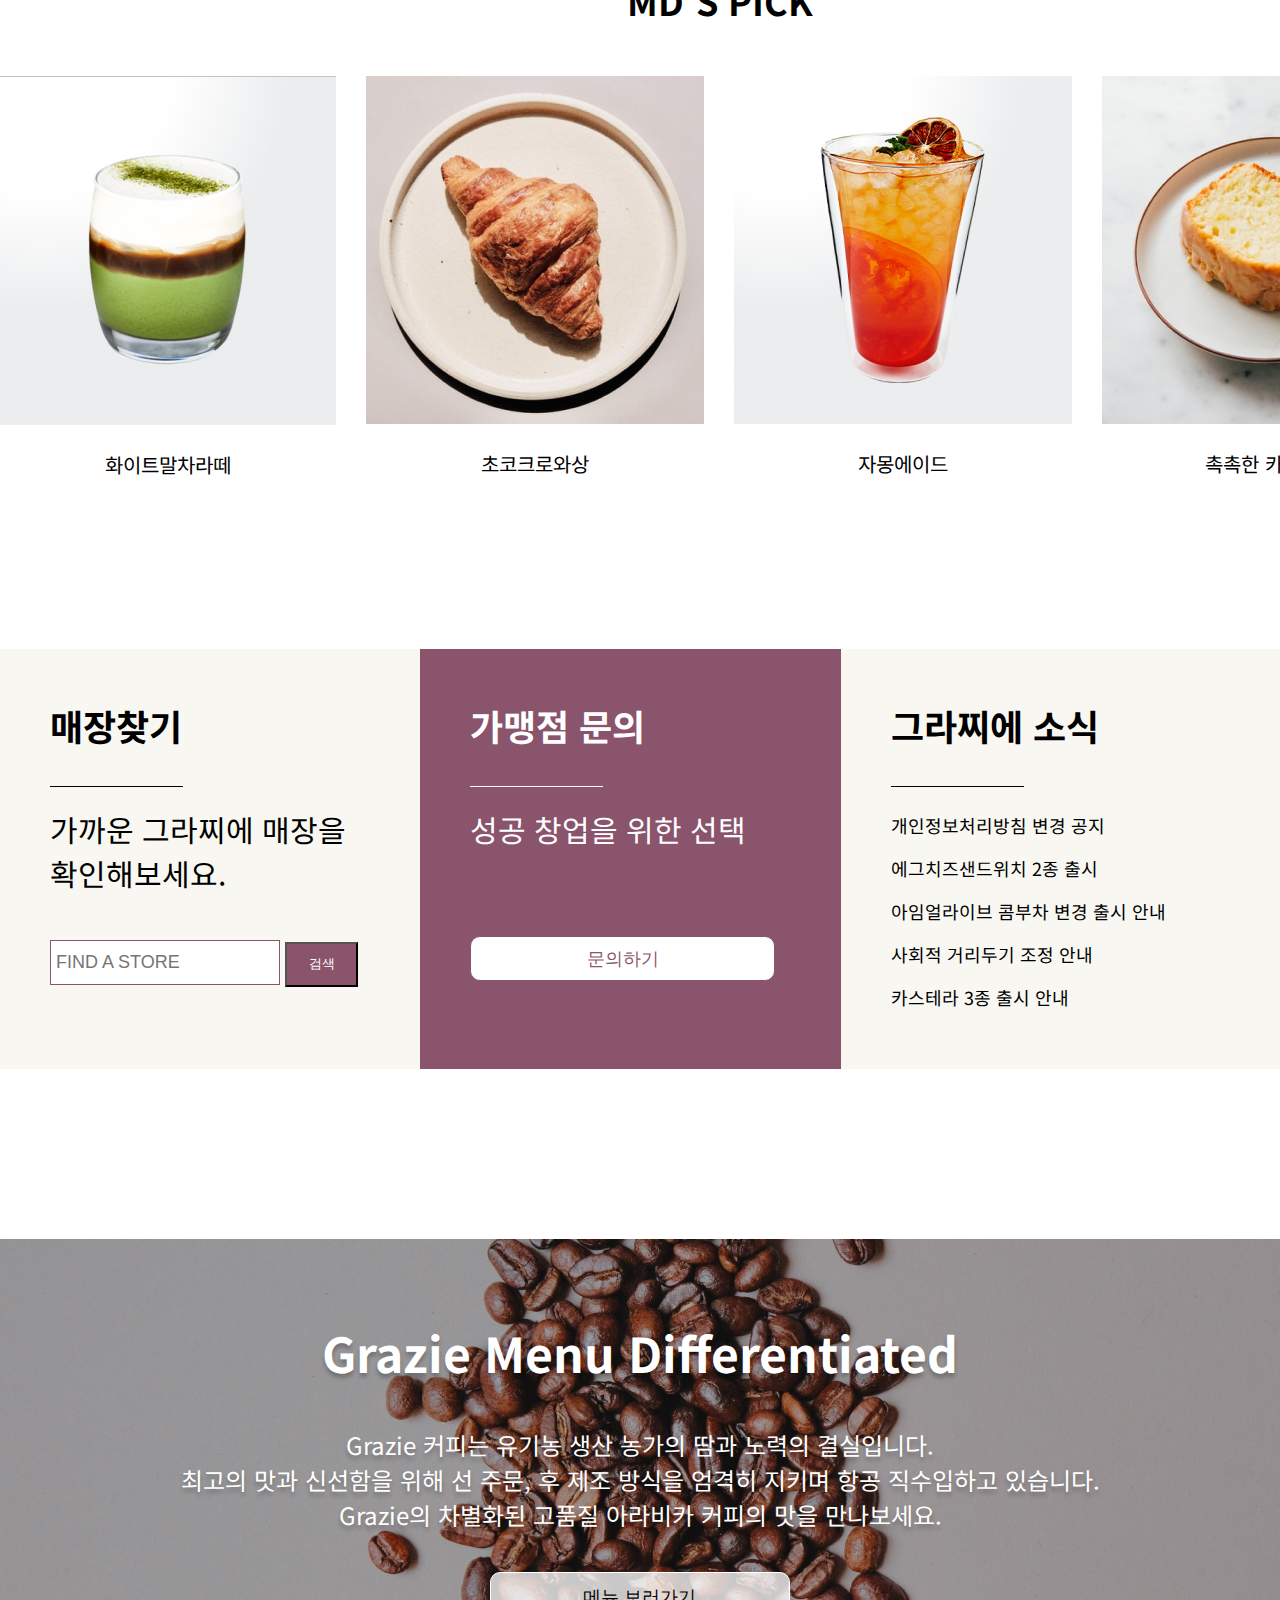
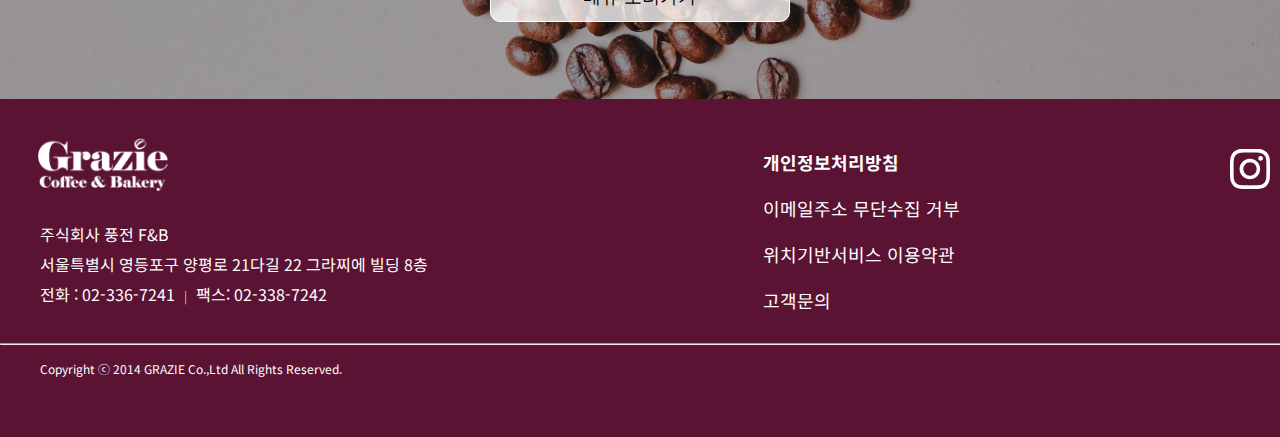
==== commit f4fa7ccc: "Add files via upload" ====
--- a/index.html
+++ b/index.html
@@ -6,7 +6,6 @@
   <meta http-equiv="X-UA-Compatible" content="IE=edge">
   <meta name="viewport" content="width=device-width, initial-scale=1.0">
   <title>Grazie</title>
-  <link rel="shortcut icon" href="favicon.ico"/>
   <link rel="stylesheet" href="https://unpkg.com/swiper@8/swiper-bundle.min.css" />
   <link href="https://fonts.googleapis.com/css2?family=Noto+Sans+KR:wght@400;500;700&display=swap" rel="stylesheet">
   <link rel="stylesheet" href="css/default.css">
@@ -28,7 +27,7 @@
   </div>
   <!-- 사이트맵 레이어 팝업창 -->
   <div class="sitemap-modal pc-only">
-    <div class="blank"><img src="./images/blank.jpg">
+    <div class="blank"><img src="./images/blank.jpg" alt="blank">
     </div>
     <ul>
       <li>
@@ -103,7 +102,7 @@
 
 
   <main>
-    <section id="contants" class="pc-only">
+    <section id="contants-1" class="pc-only">
       <div id="contants1">
         <h2>What’s New</h2>
         <ul id="what-new">
@@ -126,7 +125,7 @@
         </ul>
       </div>
     </section>
-    <section id="contants" class="pc-only">
+    <section id="contants-2" class="pc-only">
       <div id="contants2">
         <h2>MD’S PICK </h2>
         <ul id="pick">
@@ -150,7 +149,7 @@
       </div>
     </section>
 
-    <section id="mobile-content" class="mobile-only">
+    <section id="mobile-content-1" class="mobile-only">
       <h2>What’s New</h2>
       <div class="gallery1">
         <img class="on" src="./images/content1.jpg" alt="1">
@@ -163,7 +162,7 @@
         <button class="next">&gt;</button>
       </div>
     </section>
-    <section id="mobile-content" class="mobile-only">
+    <section id="mobile-content-2" class="mobile-only">
       <h2>MD's PICk</h2>
       <div class="gallery2">
         <img class="on" src="./images/content5.jpg" alt="1">
@@ -183,7 +182,7 @@
         <h2>매장찾기</h2>
         <img src="./images/Line 2.svg" alt="line">
         <p>가까운 그라찌에 매장을 <br>확인해보세요.</p>
-        <form action="">
+        <form action="search">
           <label for="search">
             <input type="search" id="search" placeholder=" FIND A STORE">
             <input type="submit" value="검색" id="search-btn">
@@ -207,7 +206,7 @@
             <li><a href="#">사회적 거리두기 조정 안내</a></li>
             <li><a href="#">카스테라 3종 출시 안내</a></li>
           </ul>
-          <ul>
+          <ul id="text-date">
             <li>2022.03.15</li>
             <li>2022.03.15</li>
             <li>2022.03.15</li>
@@ -223,7 +222,7 @@
       <p>Grazie 커피는 유기농 생산 농가의 땀과 노력의 결실입니다. <br>
         최고의 맛과 신선함을 위해 선 주문, 후 제조 방식을 엄격히 지키며 항공 직수입하고 있습니다. <br>
         Grazie의 차별화된 고품질 아라비카 커피의 맛을 만나보세요. </p>
-      <a href="./menu.html" class="menu-about-btn">메뉴 보러가기</a>
+      <button class="menu-about-btn">메뉴 보러가기</button>
     </section>
 
   </main>
--- a/css/pc.css
+++ b/css/pc.css
@@ -158,6 +158,7 @@
       background: #F8F7F2;
       display:flex;
       justify-content: space-between;
+      box-shadow: 0px 4px 4px rgba(0, 0, 0, 0.25);
     }
     
     .blank{
@@ -192,15 +193,15 @@
 
 /* 컨텐츠 부분 */
 
-#contants{
+#contants-1,#contants-2{
   width: 1440px;
   margin: 0 auto;
   text-align: center;
 }
 #contants1> h2{
   font-size: 36px;
-  margin-top: 132px;
-  margin-bottom: 110px;
+  margin-top: 100px;
+  margin-bottom: 50px;
 }
 #contants1 ul{
   display: flex;
@@ -218,8 +219,8 @@
 }
 #contants2> h2{
   font-size: 36px;
-  margin-top: 241px;
-  margin-bottom: 110px;
+  margin-top: 150px;
+  margin-bottom: 50px;
 }
 #contants2 ul{
   display: flex;
@@ -326,6 +327,8 @@
 /* menu-about */
 #menu-about {
   width: 100%;
+  max-width: 1920px;
+  margin: 0 auto;
   height: 460px;
   background-image: url(../images/menu-about.jpg);
   background-position: center;
@@ -356,8 +359,6 @@
   height: 50px;
   background: rgba(255, 255, 255, 0.77);
   font-size: 18px;
-  text-align: center;
-  line-height: 50px;
   border:1px solid #fff;
   border-radius: 10px;
   color: #000;
@@ -445,13 +446,15 @@
 
 
 /*sub page03*/
-#main {
+.main {
   margin-top: 80px;
 }
 
 #top-img{
   margin-top: 80px;
   width: 100%;
+  max-width: 1920px;
+  margin: 0 auto;
   height: 265px;
   background-image: url(../images/event-img.jpg);
   background-size: cover;
@@ -459,35 +462,43 @@
   display: flex;
   justify-content: center;
   align-items: center;
-  margin: 0 auto;
 }
 #top-img h2{
   font-size: 48px;
   font-weight: 700;
   color: #fff;
 }
-#guide-bar{
-  display: flex;
-  justify-content: center;
-  margin-top: 143px;
+
+.tab-group {
+  width: 1440px;
+  height: 50px;
+  margin: 0 auto;
+  display: flex;
+  justify-content: space-between;
+}
   
-}
-#guide-bar-01 button,
-#guide-bar-02 button{
+.tab-group a {
+  width: 100%;
   background: #F8F7F2;
-  border: none;
-  padding: 15px 188px;
-  width: 720px;
-  height: 50px;
-  font-size: 18px;
+  text-align: center;
+  font-size: 18px;
+  line-height: 50px;
+  color: #000;
   box-shadow: 0px 4px 4px rgba(0, 0, 0, 0.25);
-
-}
-#guide-bar-01 button:focus,
-#guide-bar-02 button:focus{
-  background-color: #5B1333;
-  color: #fff;
-}
+}
+
+.tab-group a:hover {
+  background: #8A546C;
+  color: #fff;
+  transition: all 0.4s ease;
+}
+
+.tab-group > a.on {
+  background: #8A546C;
+  color: #fff;
+}
+
+
 #notice-event{
   text-align: center;
   margin: 0 auto;
@@ -532,12 +543,12 @@
 #notice-table{
 text-align: center;
 }
-table thead{
+.top-table{
   background-color: #8A546C;
   color: #fff;
   text-align: center;
 }
-table thead .notice-date{
+.top-table .notice-date{
   padding-right: 50px;
   text-align: center;
 }
--- a/css/mobile.css
+++ b/css/mobile.css
@@ -1,351 +1,353 @@
 /* mobile.css */
 body {
-    background: #fff;
-}
-
-  
-  
+  background: #fff;
+}
+
+
+
 /* pc전용 콘텐츠 비표시 */
 .pc-only {
-    display: none;
+  display: none;
 }
 
 #login img{
-    width: 30px;
-    height: 30px;
-}
-  
-.container {
-  width: 100%;
-  display: flex;position: relative;
-  height: 80px;
-  display: flex;
-  align-items: center;
-  justify-content: center;
-  background-color: #5B1333;
-}
-
-.container > h1 {
-  margin-top: 10px;
-}
-
-#gnb {
-  display: none;
-}
-
-#gnb.on {
-  position: absolute;
-  background: #F8F7F2;
-  width: 100%;
-  top: 80px;
-  padding: 20px 15px;
-  display: block;
-  z-index: 100;
-  transition: 2s; 
-}
- 
-#gnb ul {
-  margin-top: 32px;
-  margin-bottom: 16px;
-}
-
-#gnb a {
-  color: #5B1333;
-  padding-bottom: 26px;
-  margin-left: 78px;
-  display: inline-block;
-  font-weight: 500;
-  font-size: 18px;
-}
-
-#login {
-  position: absolute;
-  left: 20px;
-  bottom: 20px;
-}
-    
-#toggle_btn {
-  position: absolute;
-  right: 10px;
-  display: inline-block;
-  bottom: 20px;
-  background-color: #5B1333;
-  border: none;
-  cursor: pointer;
-}
-
-#toggle_btn > img {
   width: 30px;
   height: 30px;
 }
-    
+
+.container {
+width: 100%;
+display: flex;position: relative;
+height: 80px;
+display: flex;
+align-items: center;
+justify-content: center;
+background-color: #5B1333;
+}
+
+.container > h1 {
+margin-top: 10px;
+}
+
+#gnb {
+display: none;
+}
+
+#gnb.on {
+position: absolute;
+background: #F8F7F2;
+width: 100%;
+top: 80px;
+padding: 20px 15px;
+display: block;
+z-index: 100;
+transition: 1s; 
+}
+
+#gnb ul {
+margin-top: 32px;
+margin-bottom: 16px;
+}
+
+#gnb a {
+color: #5B1333;
+padding-bottom: 26px;
+margin-left: 78px;
+display: inline-block;
+font-weight: 500;
+font-size: 18px;
+}
+
+#login {
+position: absolute;
+left: 20px;
+bottom: 20px;
+}
+  
+#toggle_btn {
+position: absolute;
+right: 10px;
+display: inline-block;
+bottom: 20px;
+background-color: #5B1333;
+border: none;
+cursor: pointer;
+}
+
+#toggle_btn > img {
+width: 30px;
+height: 30px;
+}
+  
 header > h1 >a >img {
-  display: inline-block;
-  margin-top: 10px;
+display: inline-block;
+margin-top: 10px;
 }
 
 #gnb > ul > li > a:active {
-  color:#BDAB15;
-}
-  
+color:#BDAB15;
+}
+
 .swiper {
-  width: 100%;
-  height: calc(100vh - 80px);
+width: 100%;
+height: calc(100vh - 80px);
 }
 
 .swiper .swiper-slide.s1{
-  background-image: url(../images/m-title01.jpg);
-  background-size: cover;
-  background-position: center;
-}
-  
+background-image: url(../images/m-title01.jpg);
+background-size: cover;
+background-position: center;
+}
+
 .swiper .swiper-slide.s2{
-  background-image: url(../images/m-title02.jpg);
-  background-size: cover;
-  background-position: center;
+background-image: url(../images/m-title02.jpg);
+background-size: cover;
+background-position: center;
 }
 
 .swiper .swiper-slide {
-  display: flex;
-  justify-content: center;
+display: flex;
+justify-content: center;
 }
 
 .swiper .swiper-slide .title {
-  padding: 10px;
+padding: 10px;
+position: absolute;
+top: 30px;
+border-radius: 20px;
+}
+
+.swiper .swiper-slide .title2 {
+padding: 10px;
+position: absolute;
+top: 100px;
+border-radius: 20px;
+}
+
+.swiper-pagination-bullet {
+border-radius: 0;
+border: 1px solid #5B1333;
+width: 150px;
+height: 8px;
+background-color: transparent;
+opacity: 1;
+margin: 0 !important;
+}
+
+.swiper-pagination-bullet-active {
+background: #5B1333;
+opacity: 1;
+}
+
+
+/* 컨텐츠 부분 */
+
+#mobile-content-1,
+#mobile-content-2 {
+width: 100%;
+height: 400px;
+position: relative;
+margin: 0 auto;
+}
+
+.gallery1, .gallery2 {
+display: flex;
+justify-content: center;
+}
+
+#mobile-content-1 h2,
+#mobile-content-2 h2 {
+font-size: 30px;
+font-weight: 700;
+text-align: center;
+margin-top: 45px;
+margin-bottom: 50px;
+}
+
+.gallery1 img {
+  width: 250px;
+  height: 250px;
   position: absolute;
-  top: 30px;
-  border-radius: 20px;
-}
-
-.swiper .swiper-slide .title2 {
-  padding: 10px;
+  opacity: 0;
+  transition: all 0.7s;
+  margin-bottom: 135px;
+  cursor: pointer;
+}
+.gallery2 img {
+  width: 250px;
+  height: 250px;
   position: absolute;
-  top: 100px;
-  border-radius: 20px;
-}
-
-.swiper-pagination-bullet {
-  border-radius: 0;
-  border: 1px solid #5B1333;
-  width: 150px;
-  height: 8px;
-  background-color: transparent;
+  opacity: 0;
+  transition: all 0.7s;
+  margin-bottom: 135px;
+  cursor: pointer;
+}
+
+.gallery1 img.on {
   opacity: 1;
-  margin: 0 !important;
-}
-  
-.swiper-pagination-bullet-active {
-  background: #5B1333;
+}
+.gallery2 img.on {
   opacity: 1;
-}
-
-
-/* 컨텐츠 부분 */
-
-#mobile-content {
-  width: 100%;
-  height: 500px;
-  position: relative;
-  margin: 0 auto;
-}
-
-.gallery1, .gallery2 {
-  display: flex;
-  justify-content: center;
-}
-
-#mobile-content h2 {
-  font-size: 30px;
-  font-weight: 700;
-  text-align: center;
-  margin-top: 45px;
-  margin-bottom: 70px;
-}
-
-.gallery1 img {
-    width: 250px;
-    height: 250px;
-    position: absolute;
-    opacity: 0;
-    transition: all 0.7s;
-    margin-bottom: 135px;
-    cursor: pointer;
-}
-.gallery2 img {
-    width: 250px;
-    height: 250px;
-    position: absolute;
-    opacity: 0;
-    transition: all 0.7s;
-    margin-bottom: 135px;
-    cursor: pointer;
-}
-
-.gallery1 img.on {
-    opacity: 1;
-}
-.gallery2 img.on {
-    opacity: 1;
 }
 
 .btn-group1,
 .btn-group2 {
-    cursor: pointer;
-    padding: 16px;
+  cursor: pointer;
+  padding: 16px;
 }
 .btn-group1 button,
 .btn-group2 button{
-    background-color: transparent;
+  background-color: transparent;
 }
 
 .prev, .next {
-    border: 0;
-    font-size: 35px;
-    padding: 15px;
-    cursor: pointer;
+  border: 0;
+  font-size: 35px;
+  padding: 15px;
+  cursor: pointer;
 }
 .prev {
-    position: absolute;
-    top: 40%;
-    left: 0;
+  position: absolute;
+  top: 45%;
+  left: 0;
 }
 .next {
-    position: absolute;
-    top: 40%;
-    right: 0;
+  position: absolute;
+  top: 45%;
+  right: 0;
 }
 
 
 
 #content2 {
-  width: 100%;
-  margin: 0 auto;
-  margin-bottom: 70px;
-  text-align: center;
+width: 100%;
+min-width: 420px;
+margin: 0 auto;
+margin-bottom: 70px;
+text-align: center;
 }
 
 #content2 h2 {
-  font-size: 30px;
-  font-weight: 700;
-  margin-bottom: 15px;
-  padding-top: 10px;
+font-size: 30px;
+font-weight: 700;
+margin-bottom: 15px;
+padding-top: 10px;
 }
 
 #content2 p {
-  font-size: 24px;
-  margin-top: 15px;
-  margin-bottom: 45px;
+font-size: 24px;
+margin-top: 15px;
+margin-bottom: 45px;
 }
 
 #content2 .store {
-  width: 100%;
-  height: 420px;
-  background: #F8F7F2;
-  padding: 50px;
+width: 100%;
+height: 420px;
+background: #F8F7F2;
+padding: 50px;
 }
 
 #content2 .franchise {
-  width: 100%;
-  height: 420px;
-  background: #8A546C;
-  padding: 50px;
-  color: #fff;
+width: 100%;
+height: 420px;
+background: #8A546C;
+padding: 50px;
+color: #fff;
 }
 
 #content2 .notice {
-  width: 100%;
-  height: 420px;
-  background: #F8F7F2;
-  padding: 50px;
+width: 100%;
+height: 420px;
+background: #F8F7F2;
+padding: 50px;
 }
 
 #search {
-  width: 230px;
-  height: 45px;
-  font-size: 18px;
-  border:1px solid #8A546C;
+width: 200px;
+height: 45px;
+font-size: 18px;
+border:1px solid #8A546C;
 }
 
 #search-btn {
-  width: 73px;
-  height: 45px;
-  background: #8A546C;
-  color: #fff;
-  cursor: pointer;
+width: 73px;
+height: 45px;
+background: #8A546C;
+color: #fff;
+cursor: pointer;
 }
 
 .franchise .ask-btn {
-  width: 305px;
-  height: 45px;
-  font-size: 18px;
-  background: #fff;
-  border:1px solid #8A546C;
-  margin-top: 40px;
-  cursor: pointer;
-  color: #8A546C;
-  border-radius: 10px;
+width: 305px;
+height: 45px;
+font-size: 18px;
+background: #fff;
+border:1px solid #8A546C;
+margin-top: 40px;
+cursor: pointer;
+color: #8A546C;
+border-radius: 10px;
 }
 
 .notice-text > ul {
-  margin-top: 20px;
+margin-top: 20px;
 }
 
 .notice-text > ul > li {
-  margin-bottom: 17px;
-  font-size: 18px;
-  text-align: left;
+margin-bottom: 17px;
+font-size: 14px;
+text-align: left;
 }
 
 .notice-text > ul > li > a  {
-  color: #000;
-  font-size: 18px;
+color: #000;
+font-size: 16px;
+margin-right: 5px;
 }
 
 .notice-text {
-  display: flex;
-  justify-content: space-between;
+display: flex;
+justify-content: space-between;
 }
 
 /* menu-about */
 #menu-about {
-  width: 100%;
-  height: 660px;
-  background-image: url(../images/menu-about.jpg);
-  background-position: center;
-  background-size: cover;
-  display: flex;
-  flex-direction: column;
-  justify-content: center;
-  align-items: center;
-  color: #fff;
+width: 100%;
+height: 660px;
+background-image: url(../images/menu-about.jpg);
+background-position: center;
+background-size: cover;
+display: flex;
+flex-direction: column;
+justify-content: center;
+align-items: center;
+color: #fff;
 }
 
 #menu-about h1 {
-  text-align: center;
-  font-size: 36px;
-  font-weight: 700;
-  text-shadow: 0px 4px 4px rgba(0, 0, 0, 0.25);
+text-align: center;
+font-size: 36px;
+font-weight: 700;
+text-shadow: 0px 4px 4px rgba(0, 0, 0, 0.25);
 }
 
 #menu-about p {
-  font-size: 18px;
-  text-align: center;
-  text-shadow: 0px 4px 4px rgba(0, 0, 0, 0.25);
-  margin-top: 40px;
-  margin-bottom: 40px;
+font-size: 18px;
+text-align: center;
+text-shadow: 0px 4px 4px rgba(0, 0, 0, 0.25);
+margin-top: 40px;
+margin-bottom: 40px;
 }
 
 #menu-about .menu-about-btn {
-  width: 300px;
-  height: 50px;
-  background: rgba(255, 255, 255, 0.77);
-  font-size: 16px;
-  text-align: center;
-  line-height: 50px;
-  border:1px solid #fff;
-  border-radius: 10px;
-  color: #000;
-  cursor: pointer;
+width: 300px;
+height: 50px;
+background: rgba(255, 255, 255, 0.77);
+font-size: 16px;
+border:1px solid #fff;
+border-radius: 10px;
+color: #000;
+cursor: pointer;
 }
 
 /* 여기까지 컨텐츠 */
@@ -353,166 +355,175 @@
 
 /* footer */
 #main-footer {
-  width: 100%;
-  background: #5B1333;
+width: 100%;
+background: #5B1333;
 }
 
 .footer-info {
-  width: 100%;
-  margin: 0 auto;
-  padding-top: 60px;
-  text-align: center;
-  position: relative;
+width: 100%;
+margin: 0 auto;
+padding-top: 60px;
+text-align: center;
+position: relative;
 }
 
 
 .footer-text p {
-  font-size: 16px;
-  color: #fff;
-  line-height: 30px;
+font-size: 16px;
+color: #fff;
+line-height: 30px;
 }
 
 .footer-text p:first-child {
-  margin-bottom: 15px;
+margin-bottom: 15px;
 }
 
 .footer-text p:last-child {
-  margin-top: 15px;
-  margin-bottom: 20px;
+margin-top: 15px;
+margin-bottom: 20px;
 }
 
 
 .sns-group {
-  margin-top: 20px;
-  margin-bottom: 20px;
+margin-top: 20px;
+margin-bottom: 20px;
 }
 
 .sns-group a img {
-  margin-left: 15px;
-  margin-right: 15px;
+margin-left: 15px;
+margin-right: 15px;
 }
 
 .top-btn {
-  background: transparent;
-  position: absolute;
-  right: 20px;
-  bottom: 15px;
-  cursor: pointer;
+background: transparent;
+position: absolute;
+right: 20px;
+bottom: 15px;
+cursor: pointer;
 }
 
 .copy {
-  font-size: 12px;
-  color: #fff;
-  padding-bottom: 70px;
+font-size: 12px;
+color: #fff;
+padding-bottom: 70px;
 }  
 
 
 
 /*sub--03*/
 #top-img{
-  width: 100%;
-  height: 200px;
-  background-image: url(../images/event-img.jpg);
-  background-size: cover;
-  background-position: center;
-  display: flex;
-  justify-content: center;
-  align-items: center;
-  margin: 0 auto;
+width: 100%;
+height: 200px;
+background-image: url(../images/event-img.jpg);
+background-size: cover;
+background-position: center;
+display: flex;
+justify-content: center;
+align-items: center;
+margin: 0 auto;
 }
 #top-img h2{
-  font-size: 36px;
-  font-weight: 700;
-  color: #fff;
-}
-#guide-bar{
-  display: flex;
-  justify-content: center;
-  margin-top: 50px;
-  
-}
-#guide-bar-01 button,
-#guide-bar-02 button{
-  background: #F8F7F2;
-  border: none;
-  width: 200px;
-  height: 50px;
-  font-size: 18px;
-  box-shadow: 0px 4px 4px rgba(0, 0, 0, 0.25);
-
-}
-#guide-bar-01 button:focus,
-#guide-bar-02 button:focus{
-  background-color: #5B1333;
-  color: #fff;
-}
+font-size: 36px;
+font-weight: 700;
+color: #fff;
+}
+.tab-group {
+width: 100%;
+height: 40px;
+margin: 0 auto;
+margin-top: 60px;
+display: flex;
+justify-content: space-between;
+}
+
+.tab-group a {
+width: 100%;
+height: 40px;
+background: #F8F7F2;
+text-align: center;
+font-size: 18px;
+line-height: 40px;
+color: #000;
+box-shadow: 0px 4px 4px rgba(0, 0, 0, 0.25);
+}
+
+.tab-group > a.on {
+background: #8A546C;
+color: #fff;
+}
+
+/* .guide-bar > a.on {
+background: #8A546C;
+color: #fff;
+} */
+
 #notice-event{
-  text-align: center;
-  padding-top: 114px;
-  display: none;
+text-align: center;
+padding-top: 114px;
+display: none;
 }
 #notice-event.on{
-  display: block;
+display: block;
 }
 
 #notice-event h2{
-  margin-bottom:65px;
+margin-bottom:65px;
 }
 .pad{
-  display: none;
+display: none;
 }
 #notice{
-  border-collapse: collapse;
-  font-size: 14px;
+border-collapse: collapse;
+font-size: 14px;
 } 
 #notice-table{
-  width: 80%;
-  min-width: 350px;
+width: 80%;
+min-width: 350px;
 text-align: center;
 margin: 0 auto;
 }
-table thead{
-  background-color: #8A546C;
-  color: #fff;
-  text-align: center;
-  font-size: 1px;
-}
-table thead .notice-date{
-  text-align: center;
+.top-table{
+background-color: #8A546C;
+color: #fff;
+text-align: center;
+font-size: 1px;
+}
+.top-table .notice-date{
+text-align: center;
 }
 table th,td{
-  padding-bottom: 10px;
-  padding-top: 10px;
+padding-bottom: 10px;
+padding-top: 10px;
 }
 table th,td:first-child{
-  padding: 10px
+padding: 10px
 }
 .notice-num{
-  padding-left: 5px;
+padding-left: 5px;
 }
 .notice-title{
-  text-align: center;
+text-align: center;
 }
 .page-num{
-  padding-top: 40px;
-  padding-bottom: 150px;
+padding-top: 40px;
+padding-bottom: 150px;
 
 }
 .page-num img{
-  position: relative;
-  top: 5px;
-  margin-left: 15px;
-  margin-right: 15px;
-  width: 20px;
+position: relative;
+top: 5px;
+margin-left: 15px;
+margin-right: 15px;
+width: 20px;
 }
 #win-now h2{
-  text-align: center;
-  margin-top: 150px;
-  margin-bottom: 850px;
+text-align: center;
+margin-top: 150px;
+margin-bottom: 850px;
 }
 #win-now{
-  display: none;
+display: none;
 }
 #win-now.on{
-  display: block;
+display: block;
 }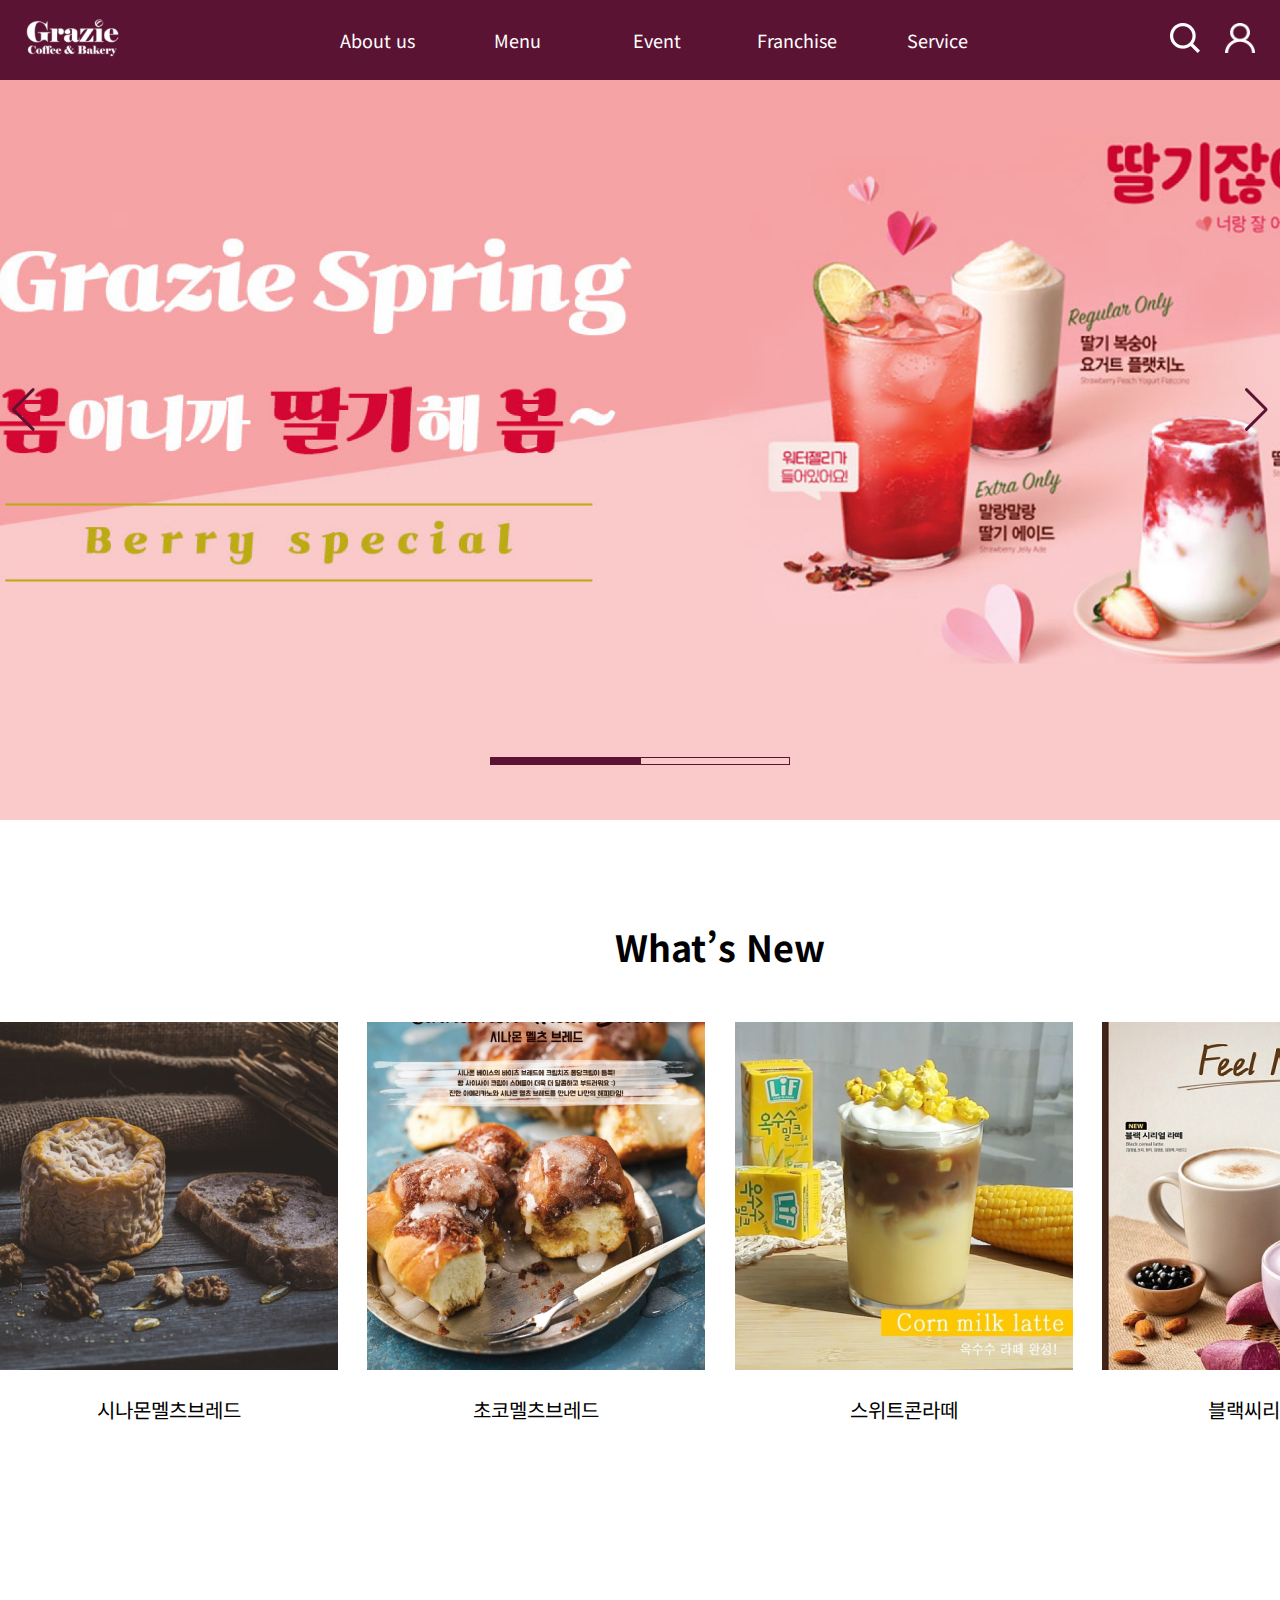
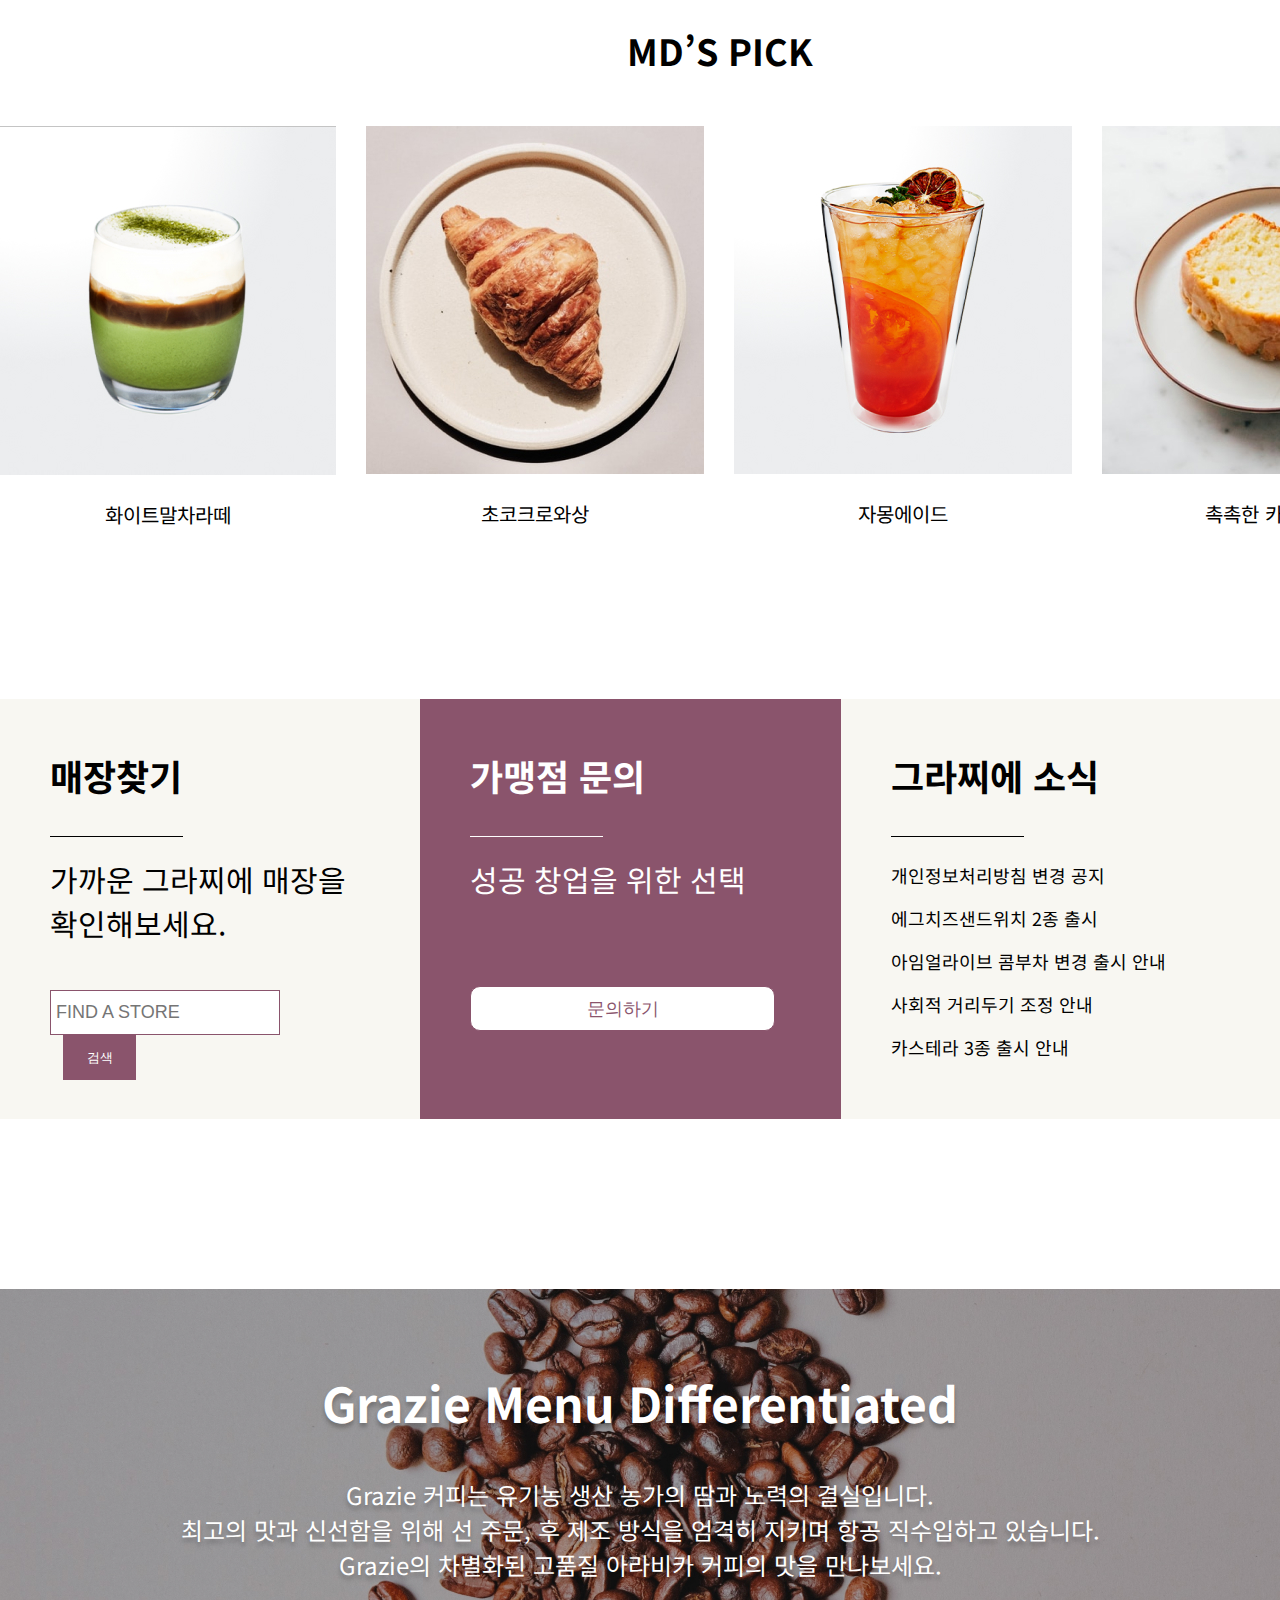
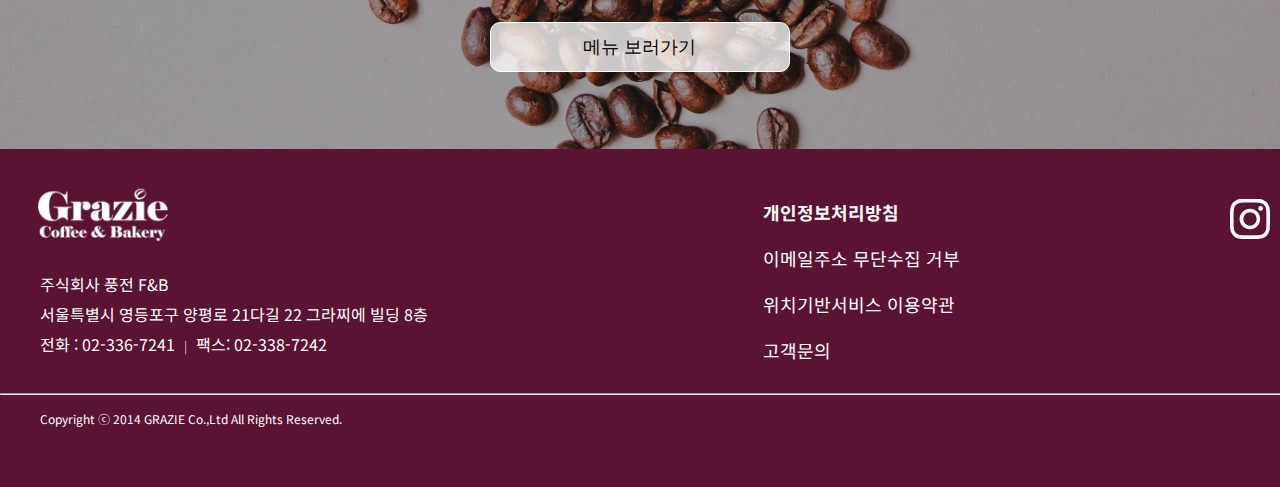
==== commit 8ff5211e: "Add files via upload" ====
--- a/index.html
+++ b/index.html
@@ -6,6 +6,7 @@
   <meta http-equiv="X-UA-Compatible" content="IE=edge">
   <meta name="viewport" content="width=device-width, initial-scale=1.0">
   <title>Grazie</title>
+  <link rel="shortcut icon" href="./favicon.ico">
   <link rel="stylesheet" href="https://unpkg.com/swiper@8/swiper-bundle.min.css" />
   <link href="https://fonts.googleapis.com/css2?family=Noto+Sans+KR:wght@400;500;700&display=swap" rel="stylesheet">
   <link rel="stylesheet" href="css/default.css">
@@ -15,7 +16,7 @@
   <script src="https://unpkg.com/swiper@8/swiper-bundle.min.js"></script>
   <script src="js/main.js"></script>
   <!-- 오픈그래프 seo, sns 최적화 -->
-  <meta property="og:image" content="./title.jpg">
+  <meta property="og:image" content="./main-title.jpg">
   <meta property="og:title" content="Grazie 리뉴얼 브랜딩사이트">
   <meta property="og:description" content="UI/UX 설계 시안을 기반으로 한 브랜드 홈페이지를 제작.Grazie 브랜딩사이트를 리뉴얼 
   해보았습니다">
@@ -180,7 +181,7 @@
     <section id="content2">
       <div class="store">
         <h2>매장찾기</h2>
-        <img src="./images/Line 2.svg" alt="line">
+        <img src="./images/line 2.svg" alt="line">
         <p>가까운 그라찌에 매장을 <br>확인해보세요.</p>
         <form action="search">
           <label for="search">
@@ -191,13 +192,13 @@
       </div>
       <div class="franchise">
         <h2>가맹점 문의</h2>
-        <img src="./images/Line 1.svg" alt="line">
+        <img src="./images/line 1.svg" alt="line">
         <p>성공 창업을 위한 선택</p>
         <button class="ask-btn">문의하기</button>
       </div>
       <div class="notice">
         <h2>그라찌에 소식</h2>
-        <img src="./images/Line 2.svg" alt="line">
+        <img src="./images/line 2.svg" alt="line">
         <div class="notice-text">
           <ul>
             <li><a href="#">개인정보처리방침 변경 공지</a></li>
--- a/css/pc.css
+++ b/css/pc.css
@@ -219,7 +219,7 @@
 }
 #contants2> h2{
   font-size: 36px;
-  margin-top: 150px;
+  margin-top: 200px;
   margin-bottom: 50px;
 }
 #contants2 ul{
@@ -291,6 +291,8 @@
   background: #8A546C;
   color: #fff;
   cursor: pointer;
+  border: none;
+  margin-left: 1em;
 }
 
 .franchise .ask-btn {
@@ -526,6 +528,7 @@
   height: 30px;
   margin-left: 40px;
   color: #fff;
+  border: none;
   background-color: #5B1333;
 }
 .pad{
--- a/css/mobile.css
+++ b/css/mobile.css
@@ -1,142 +1,142 @@
 /* mobile.css */
 body {
-  background: #fff;
-}
-
-
-
+    background: #fff;
+}
+
+  
+  
 /* pc전용 콘텐츠 비표시 */
 .pc-only {
+    display: none;
+}
+
+#login img{
+    width: 30px;
+    height: 30px;
+}
+  
+.container {
+  width: 100%;
+  display: flex;position: relative;
+  height: 80px;
+  display: flex;
+  align-items: center;
+  justify-content: center;
+  background-color: #5B1333;
+}
+
+.container > h1 {
+  margin-top: 10px;
+}
+
+#gnb {
   display: none;
 }
 
-#login img{
+#gnb.on {
+  position: absolute;
+  background: #F8F7F2;
+  width: 100%;
+  top: 80px;
+  padding: 20px 15px;
+  display: block;
+  z-index: 100;
+  transition: 1s; 
+}
+ 
+#gnb ul {
+  margin-top: 32px;
+  margin-bottom: 16px;
+}
+
+#gnb a {
+  color: #5B1333;
+  padding-bottom: 26px;
+  margin-left: 78px;
+  display: inline-block;
+  font-weight: 500;
+  font-size: 18px;
+}
+
+#login {
+  position: absolute;
+  left: 20px;
+  bottom: 20px;
+}
+    
+#toggle_btn {
+  position: absolute;
+  right: 10px;
+  display: inline-block;
+  bottom: 20px;
+  background-color: #5B1333;
+  border: none;
+  cursor: pointer;
+}
+
+#toggle_btn > img {
   width: 30px;
   height: 30px;
 }
-
-.container {
-width: 100%;
-display: flex;position: relative;
-height: 80px;
-display: flex;
-align-items: center;
-justify-content: center;
-background-color: #5B1333;
-}
-
-.container > h1 {
-margin-top: 10px;
-}
-
-#gnb {
-display: none;
-}
-
-#gnb.on {
-position: absolute;
-background: #F8F7F2;
-width: 100%;
-top: 80px;
-padding: 20px 15px;
-display: block;
-z-index: 100;
-transition: 1s; 
-}
-
-#gnb ul {
-margin-top: 32px;
-margin-bottom: 16px;
-}
-
-#gnb a {
-color: #5B1333;
-padding-bottom: 26px;
-margin-left: 78px;
-display: inline-block;
-font-weight: 500;
-font-size: 18px;
-}
-
-#login {
-position: absolute;
-left: 20px;
-bottom: 20px;
-}
-  
-#toggle_btn {
-position: absolute;
-right: 10px;
-display: inline-block;
-bottom: 20px;
-background-color: #5B1333;
-border: none;
-cursor: pointer;
-}
-
-#toggle_btn > img {
-width: 30px;
-height: 30px;
-}
-  
+    
 header > h1 >a >img {
-display: inline-block;
-margin-top: 10px;
+  display: inline-block;
+  margin-top: 10px;
 }
 
 #gnb > ul > li > a:active {
-color:#BDAB15;
-}
-
+  color:#BDAB15;
+}
+  
 .swiper {
-width: 100%;
-height: calc(100vh - 80px);
+  width: 100%;
+  height: calc(100vh - 80px);
 }
 
 .swiper .swiper-slide.s1{
-background-image: url(../images/m-title01.jpg);
-background-size: cover;
-background-position: center;
-}
-
+  background-image: url(../images/m-title01.jpg);
+  background-size: cover;
+  background-position: center;
+}
+  
 .swiper .swiper-slide.s2{
-background-image: url(../images/m-title02.jpg);
-background-size: cover;
-background-position: center;
+  background-image: url(../images/m-title02.jpg);
+  background-size: cover;
+  background-position: center;
 }
 
 .swiper .swiper-slide {
-display: flex;
-justify-content: center;
+  display: flex;
+  justify-content: center;
 }
 
 .swiper .swiper-slide .title {
-padding: 10px;
-position: absolute;
-top: 30px;
-border-radius: 20px;
+  padding: 10px;
+  position: absolute;
+  top: 30px;
+  border-radius: 20px;
 }
 
 .swiper .swiper-slide .title2 {
-padding: 10px;
-position: absolute;
-top: 100px;
-border-radius: 20px;
+  padding: 10px;
+  position: absolute;
+  top: 100px;
+  border-radius: 20px;
 }
 
 .swiper-pagination-bullet {
-border-radius: 0;
-border: 1px solid #5B1333;
-width: 150px;
-height: 8px;
-background-color: transparent;
-opacity: 1;
-margin: 0 !important;
-}
-
+  border-radius: 0;
+  border: 1px solid #5B1333;
+  width: 150px;
+  height: 8px;
+  background-color: transparent;
+  opacity: 1;
+  margin: 0 !important;
+}
+  
 .swiper-pagination-bullet-active {
-background: #5B1333;
-opacity: 1;
+  background: #5B1333;
+  opacity: 1;
 }
 
 
@@ -144,210 +144,222 @@
 
 #mobile-content-1,
 #mobile-content-2 {
-width: 100%;
-height: 400px;
-position: relative;
-margin: 0 auto;
+  width: 100%;
+  height: 400px;
+  position: relative;
+  margin: 0 auto;
 }
 
 .gallery1, .gallery2 {
-display: flex;
-justify-content: center;
-}
-
-#mobile-content-1 h2,
-#mobile-content-2 h2 {
-font-size: 30px;
-font-weight: 700;
-text-align: center;
-margin-top: 45px;
-margin-bottom: 50px;
-}
-
+  display: flex;
+  justify-content: center;
+}
+
+#mobile-content-1 h2{
+  font-size: 30px;
+  font-weight: 700;
+  text-align: center;
+  margin-top: 45px;
+  margin-bottom: 50px;
+}
+
+#mobile-content-2 h2{
+  font-size: 30px;
+  font-weight: 700;
+  text-align: center;
+  margin-top: 80px;
+  margin-bottom: 50px;
+}
 .gallery1 img {
-  width: 250px;
-  height: 250px;
-  position: absolute;
-  opacity: 0;
-  transition: all 0.7s;
-  margin-bottom: 135px;
-  cursor: pointer;
+    width: 350px;
+    height: 350px;
+    position: absolute;
+    opacity: 0;
+    transition: all 0.7s;
+    margin-bottom: 135px;
+    cursor: pointer;
 }
 .gallery2 img {
-  width: 250px;
-  height: 250px;
-  position: absolute;
-  opacity: 0;
-  transition: all 0.7s;
-  margin-bottom: 135px;
-  cursor: pointer;
+    width: 350px;
+    height: 350px;
+    position: absolute;
+    opacity: 0;
+    transition: all 0.7s;
+    margin-bottom: 135px;
+    cursor: pointer;
 }
 
 .gallery1 img.on {
-  opacity: 1;
+    opacity: 1;
 }
 .gallery2 img.on {
-  opacity: 1;
+    opacity: 1;
 }
 
 .btn-group1,
 .btn-group2 {
-  cursor: pointer;
-  padding: 16px;
+    cursor: pointer;
+    padding: 16px;
 }
 .btn-group1 button,
 .btn-group2 button{
-  background-color: transparent;
+    background-color: transparent;
 }
 
 .prev, .next {
-  border: 0;
-  font-size: 35px;
-  padding: 15px;
+    border: 0;
+    font-size: 25px;
+    padding: 15px;
+    cursor: pointer;
+}
+.prev {
+    position: absolute;
+    top: 55%;
+    left: 0;
+}
+.next {
+    position: absolute;
+    top: 55%;
+    right: 0;
+}
+
+
+
+#content2 {
+  width: 100%;
+  min-width: 420px;
+  margin: 0 auto;
+  margin-top: 70px;
+  margin-bottom: 70px;
+  text-align: center;
+  padding-top: 43px;
+}
+
+#content2 h2 {
+  font-size: 30px;
+  font-weight: 700;
+  margin-bottom: 15px;
+  padding-top: 10px;
+}
+
+#content2 p {
+  font-size: 24px;
+  margin-top: 15px;
+  margin-bottom: 45px;
+}
+
+#content2 .store {
+  width: 100%;
+  height: 420px;
+  background: #F8F7F2;
+  padding: 50px;
+}
+
+#content2 .franchise {
+  width: 100%;
+  height: 420px;
+  background: #8A546C;
+  padding: 50px;
+  color: #fff;
+}
+
+#content2 .notice {
+  width: 100%;
+  height: 420px;
+  background: #F8F7F2;
+  padding: 50px;
+}
+
+#search {
+  width: 200px;
+  height: 45px;
+  font-size: 18px;
+  border:1px solid #8A546C;
+}
+
+#search-btn {
+  width: 73px;
+  height: 45px;
+  background: #8A546C;
+  color: #fff;
   cursor: pointer;
-}
-.prev {
-  position: absolute;
-  top: 45%;
-  left: 0;
-}
-.next {
-  position: absolute;
-  top: 45%;
-  right: 0;
-}
-
-
-
-#content2 {
-width: 100%;
-min-width: 420px;
-margin: 0 auto;
-margin-bottom: 70px;
-text-align: center;
-}
-
-#content2 h2 {
-font-size: 30px;
-font-weight: 700;
-margin-bottom: 15px;
-padding-top: 10px;
-}
-
-#content2 p {
-font-size: 24px;
-margin-top: 15px;
-margin-bottom: 45px;
-}
-
-#content2 .store {
-width: 100%;
-height: 420px;
-background: #F8F7F2;
-padding: 50px;
-}
-
-#content2 .franchise {
-width: 100%;
-height: 420px;
-background: #8A546C;
-padding: 50px;
-color: #fff;
-}
-
-#content2 .notice {
-width: 100%;
-height: 420px;
-background: #F8F7F2;
-padding: 50px;
-}
-
-#search {
-width: 200px;
-height: 45px;
-font-size: 18px;
-border:1px solid #8A546C;
-}
-
-#search-btn {
-width: 73px;
-height: 45px;
-background: #8A546C;
-color: #fff;
-cursor: pointer;
+  margin-left: 1em;
+  border: none;
 }
 
 .franchise .ask-btn {
-width: 305px;
-height: 45px;
-font-size: 18px;
-background: #fff;
-border:1px solid #8A546C;
-margin-top: 40px;
-cursor: pointer;
-color: #8A546C;
-border-radius: 10px;
+  width: 305px;
+  height: 45px;
+  font-size: 18px;
+  background: #fff;
+  border:1px solid #8A546C;
+  margin-top: 40px;
+  cursor: pointer;
+  color: #8A546C;
+  border-radius: 10px;
 }
 
 .notice-text > ul {
-margin-top: 20px;
+  margin-top: 20px;
 }
 
 .notice-text > ul > li {
-margin-bottom: 17px;
-font-size: 14px;
-text-align: left;
+  margin-bottom: 17px;
+  font-size: 14px;
+  text-align: left;
 }
 
 .notice-text > ul > li > a  {
-color: #000;
-font-size: 16px;
-margin-right: 5px;
+  color: #000;
+  font-size: 16px;
+  margin-right: 5px;
 }
 
 .notice-text {
-display: flex;
-justify-content: space-between;
+  display: flex;
+  justify-content: space-between;
 }
 
 /* menu-about */
 #menu-about {
-width: 100%;
-height: 660px;
-background-image: url(../images/menu-about.jpg);
-background-position: center;
-background-size: cover;
-display: flex;
-flex-direction: column;
-justify-content: center;
-align-items: center;
-color: #fff;
+  width: 100%;
+  height: 660px;
+  background-image: url(../images/menu-about.jpg);
+  background-position: center;
+  background-size: cover;
+  display: flex;
+  flex-direction: column;
+  justify-content: center;
+  align-items: center;
+  color: #fff;
 }
 
 #menu-about h1 {
-text-align: center;
-font-size: 36px;
-font-weight: 700;
-text-shadow: 0px 4px 4px rgba(0, 0, 0, 0.25);
+  text-align: center;
+  font-size: 36px;
+  font-weight: 700;
+  text-shadow: 0px 4px 4px rgba(0, 0, 0, 0.25);
 }
 
 #menu-about p {
-font-size: 18px;
-text-align: center;
-text-shadow: 0px 4px 4px rgba(0, 0, 0, 0.25);
-margin-top: 40px;
-margin-bottom: 40px;
+  font-size: 18px;
+  margin-left: 20px;
+  margin-right: 20px;
+  text-align: center;
+  text-shadow: 0px 4px 4px rgba(0, 0, 0, 0.25);
+  margin-top: 40px;
+  margin-bottom: 40px;
 }
 
 #menu-about .menu-about-btn {
-width: 300px;
-height: 50px;
-background: rgba(255, 255, 255, 0.77);
-font-size: 16px;
-border:1px solid #fff;
-border-radius: 10px;
-color: #000;
-cursor: pointer;
+  width: 300px;
+  height: 50px;
+  background: rgba(255, 255, 255, 0.77);
+  font-size: 16px;
+  border:1px solid #fff;
+  border-radius: 10px;
+  color: #000;
+  cursor: pointer;
 }
 
 /* 여기까지 컨텐츠 */
@@ -355,175 +367,176 @@
 
 /* footer */
 #main-footer {
-width: 100%;
-background: #5B1333;
+  width: 100%;
+  background: #5B1333;
 }
 
 .footer-info {
-width: 100%;
-margin: 0 auto;
-padding-top: 60px;
-text-align: center;
-position: relative;
+  width: 100%;
+  margin: 0 auto;
+  padding-top: 60px;
+  text-align: center;
+  position: relative;
 }
 
 
 .footer-text p {
-font-size: 16px;
-color: #fff;
-line-height: 30px;
+  font-size: 16px;
+  color: #fff;
+  line-height: 30px;
 }
 
 .footer-text p:first-child {
-margin-bottom: 15px;
+  margin-bottom: 15px;
 }
 
 .footer-text p:last-child {
-margin-top: 15px;
-margin-bottom: 20px;
+  margin-top: 15px;
+  margin-bottom: 20px;
 }
 
 
 .sns-group {
-margin-top: 20px;
-margin-bottom: 20px;
+  margin-top: 20px;
+  margin-bottom: 20px;
 }
 
 .sns-group a img {
-margin-left: 15px;
-margin-right: 15px;
+  margin-left: 15px;
+  margin-right: 15px;
 }
 
 .top-btn {
-background: transparent;
-position: absolute;
-right: 20px;
-bottom: 15px;
-cursor: pointer;
+  background: transparent;
+  position: absolute;
+  right: 20px;
+  bottom: 15px;
+  cursor: pointer;
 }
 
 .copy {
-font-size: 12px;
-color: #fff;
-padding-bottom: 70px;
+  font-size: 12px;
+  color: #fff;
+  padding-bottom: 70px;
 }  
 
 
 
 /*sub--03*/
 #top-img{
-width: 100%;
-height: 200px;
-background-image: url(../images/event-img.jpg);
-background-size: cover;
-background-position: center;
-display: flex;
-justify-content: center;
-align-items: center;
-margin: 0 auto;
+  width: 100%;
+  height: 200px;
+  background-image: url(../images/event-img.jpg);
+  background-size: cover;
+  background-position: center;
+  display: flex;
+  justify-content: center;
+  align-items: center;
+  margin: 0 auto;
 }
 #top-img h2{
-font-size: 36px;
-font-weight: 700;
-color: #fff;
+  font-size: 36px;
+  font-weight: 700;
+  color: #fff;
 }
 .tab-group {
-width: 100%;
-height: 40px;
-margin: 0 auto;
-margin-top: 60px;
-display: flex;
-justify-content: space-between;
-}
-
+  width: 100%;
+  height: 40px;
+  margin: 0 auto;
+  margin-top: 60px;
+  display: flex;
+  justify-content: space-between;
+}
+  
 .tab-group a {
-width: 100%;
-height: 40px;
-background: #F8F7F2;
-text-align: center;
-font-size: 18px;
-line-height: 40px;
-color: #000;
-box-shadow: 0px 4px 4px rgba(0, 0, 0, 0.25);
+  width: 100%;
+  height: 40px;
+  background: #F8F7F2;
+  text-align: center;
+  font-size: 18px;
+  line-height: 40px;
+  color: #000;
+  box-shadow: 0px 4px 4px rgba(0, 0, 0, 0.25);
 }
 
 .tab-group > a.on {
-background: #8A546C;
-color: #fff;
-}
+  background: #8A546C;
+  color: #fff;
+}
+
 
 /* .guide-bar > a.on {
-background: #8A546C;
-color: #fff;
+  background: #8A546C;
+  color: #fff;
 } */
 
 #notice-event{
-text-align: center;
-padding-top: 114px;
-display: none;
+  text-align: center;
+  padding-top: 114px;
+  display: none;
 }
 #notice-event.on{
-display: block;
+  display: block;
 }
 
 #notice-event h2{
-margin-bottom:65px;
+  margin-bottom:65px;
 }
 .pad{
-display: none;
+  display: none;
 }
 #notice{
-border-collapse: collapse;
-font-size: 14px;
+  border-collapse: collapse;
+  font-size: 14px;
 } 
 #notice-table{
-width: 80%;
-min-width: 350px;
+  width: 80%;
+  min-width: 350px;
 text-align: center;
 margin: 0 auto;
 }
 .top-table{
-background-color: #8A546C;
-color: #fff;
-text-align: center;
-font-size: 1px;
+  background-color: #8A546C;
+  color: #fff;
+  text-align: center;
+  font-size: 1px;
 }
 .top-table .notice-date{
-text-align: center;
+  text-align: center;
 }
 table th,td{
-padding-bottom: 10px;
-padding-top: 10px;
+  padding-bottom: 10px;
+  padding-top: 10px;
 }
 table th,td:first-child{
-padding: 10px
+  padding: 10px
 }
 .notice-num{
-padding-left: 5px;
+  padding-left: 5px;
 }
 .notice-title{
-text-align: center;
+  text-align: center;
 }
 .page-num{
-padding-top: 40px;
-padding-bottom: 150px;
+  padding-top: 40px;
+  padding-bottom: 150px;
 
 }
 .page-num img{
-position: relative;
-top: 5px;
-margin-left: 15px;
-margin-right: 15px;
-width: 20px;
+  position: relative;
+  top: 5px;
+  margin-left: 15px;
+  margin-right: 15px;
+  width: 20px;
 }
 #win-now h2{
-text-align: center;
-margin-top: 150px;
-margin-bottom: 850px;
+  text-align: center;
+  margin-top: 150px;
+  margin-bottom: 850px;
 }
 #win-now{
-display: none;
+  display: none;
 }
 #win-now.on{
-display: block;
+  display: block;
 }